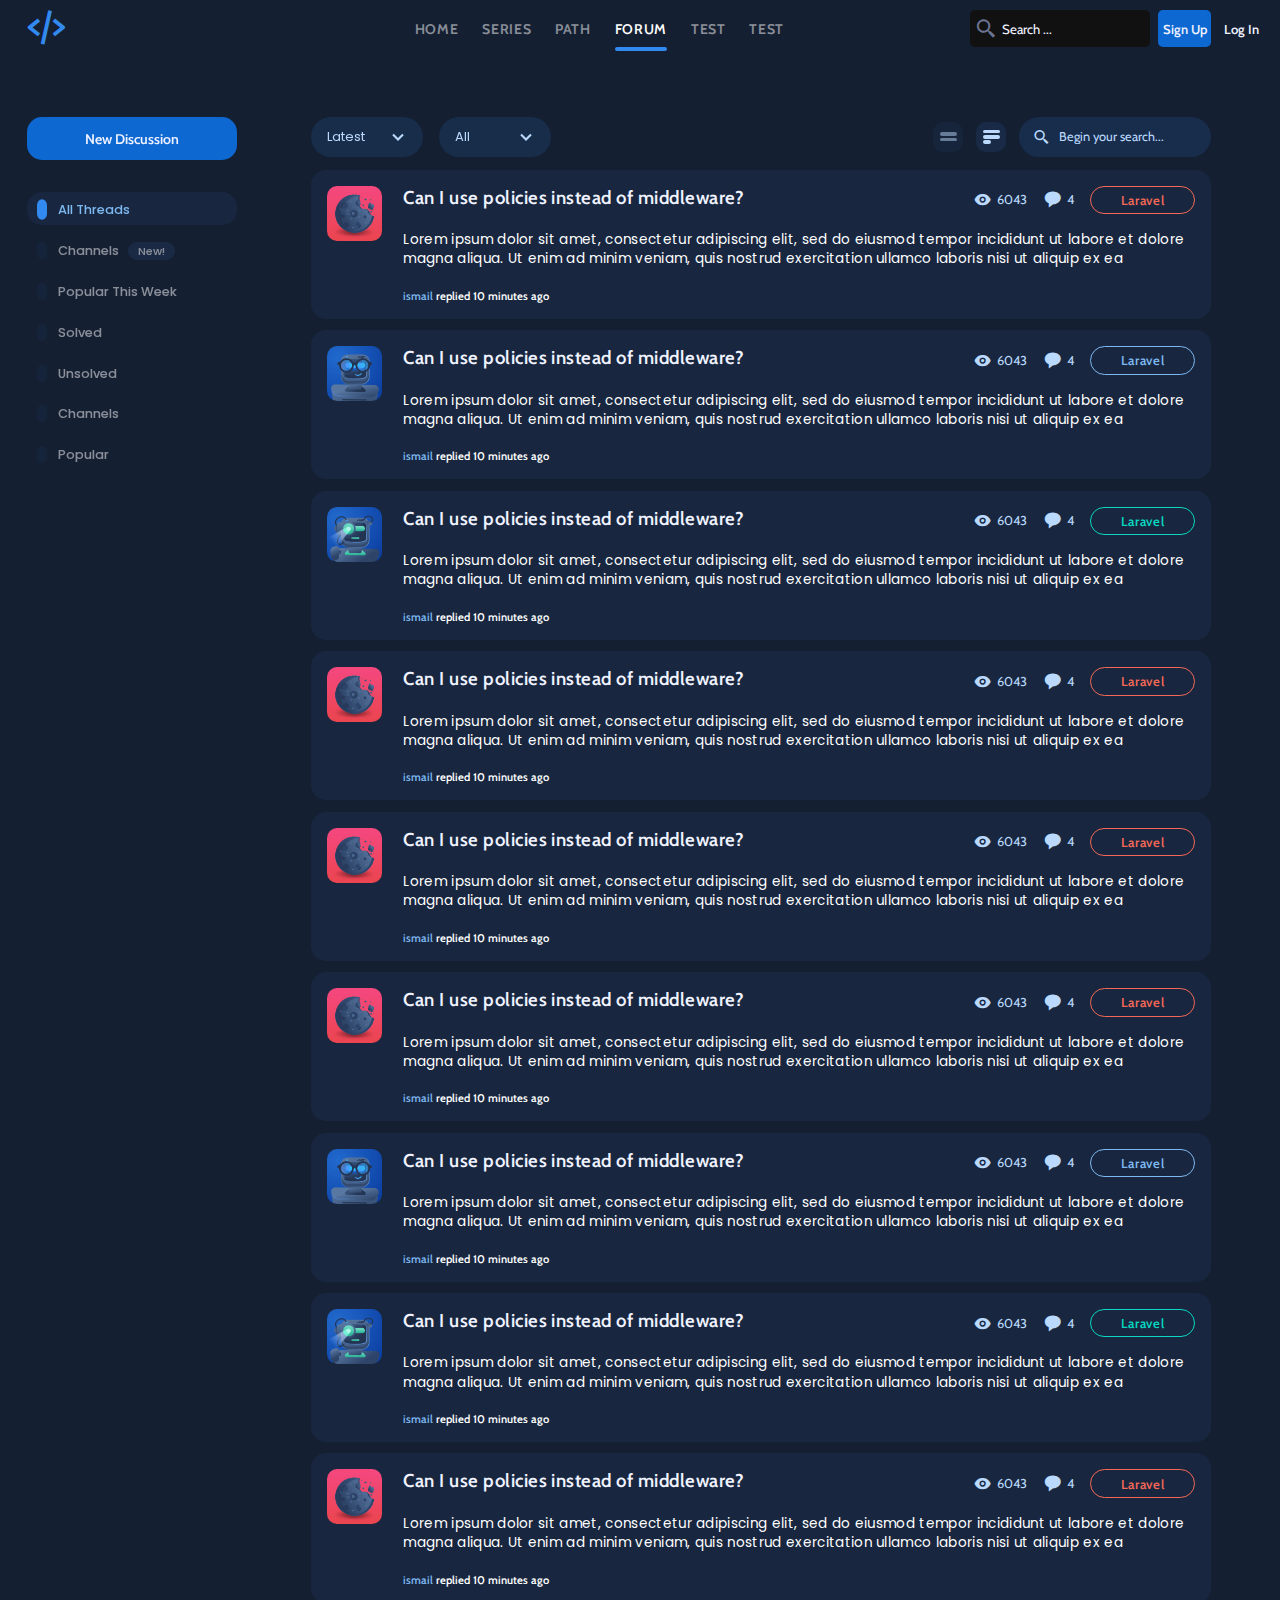
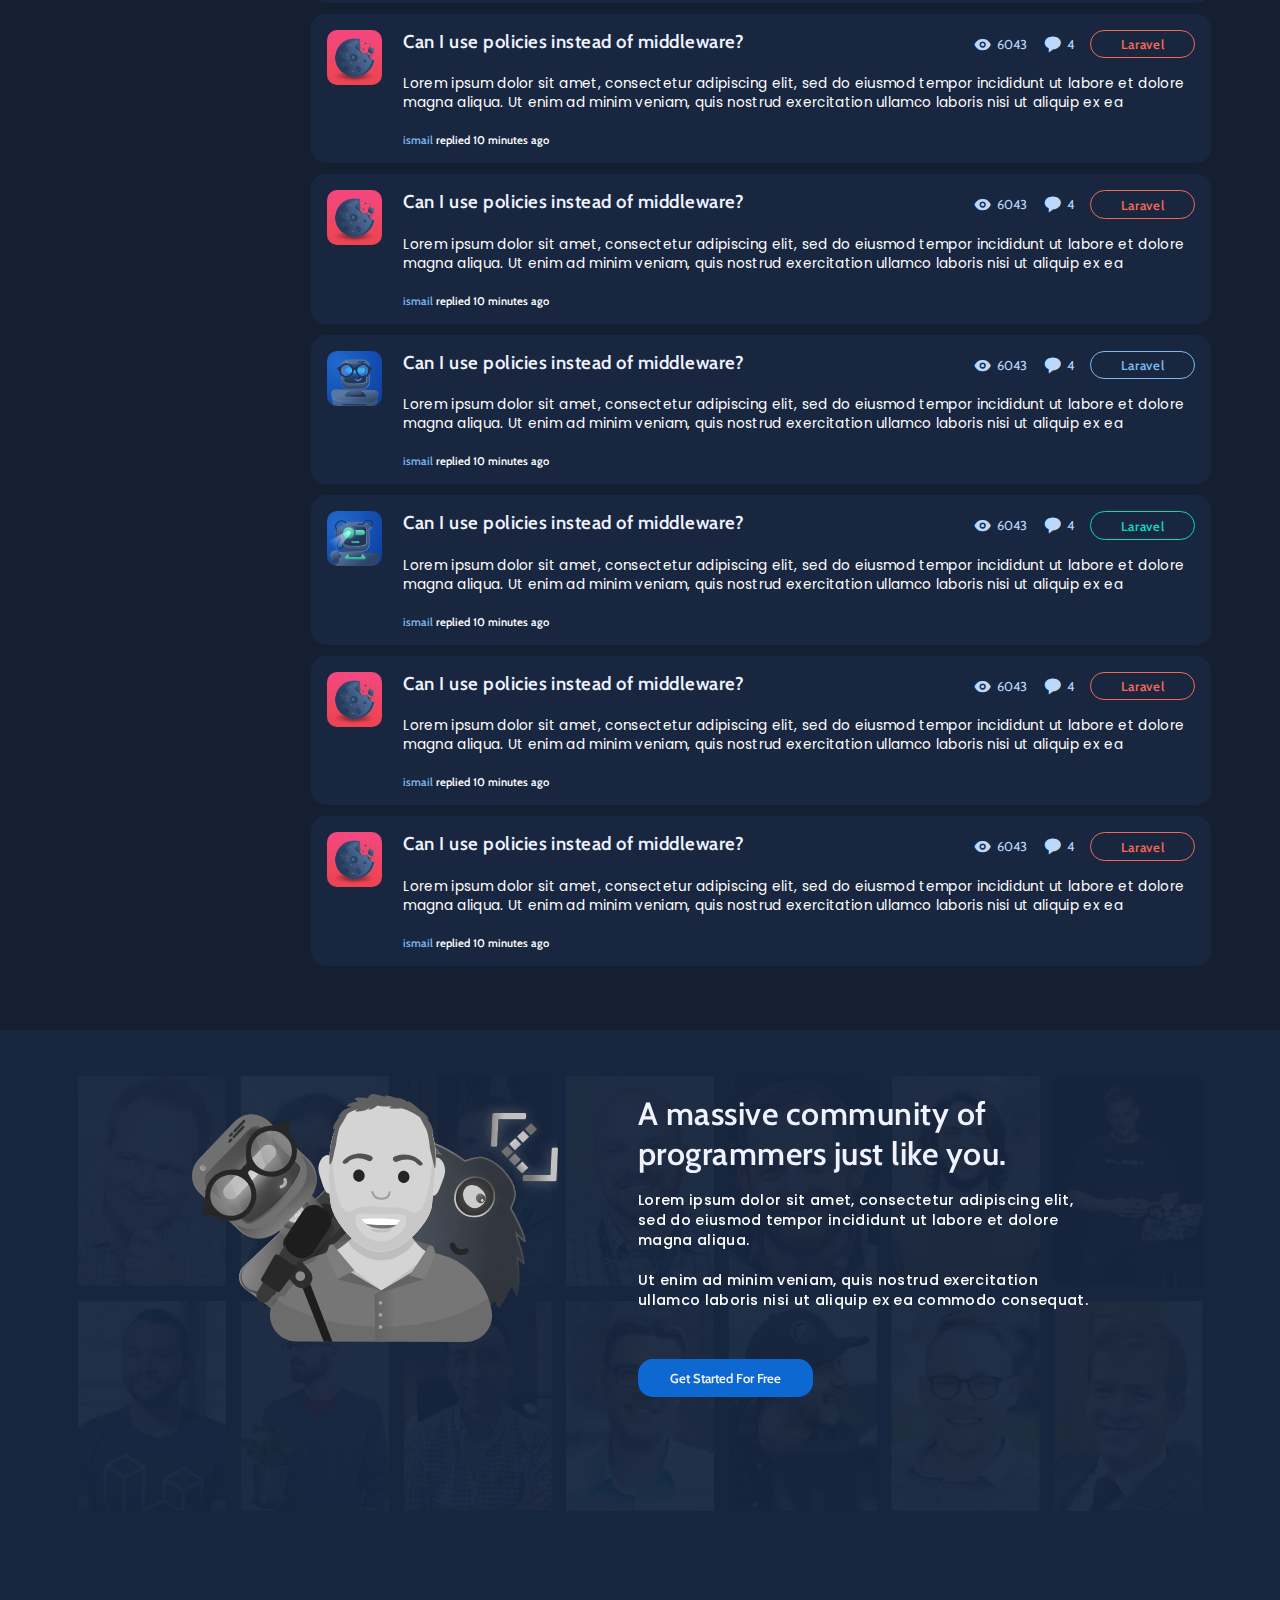
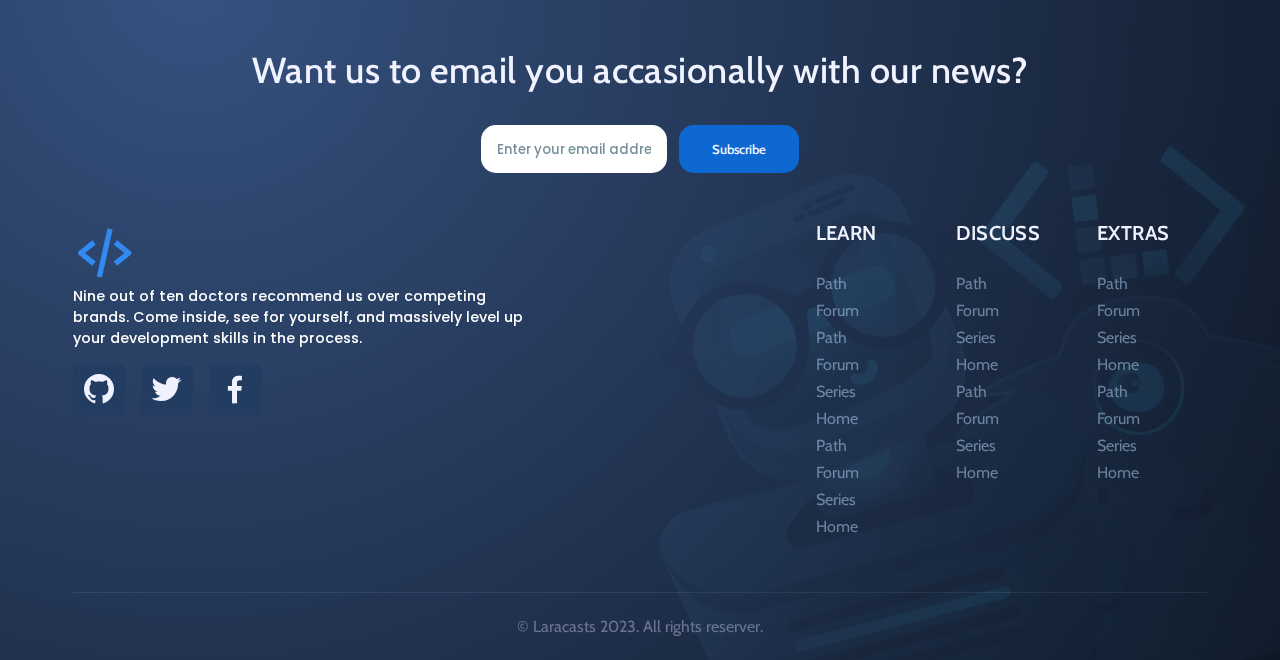
==== forum.html @ ff94b03a "fixing website performance" ====
<!DOCTYPE html>
<html lang="en">
    <head>
        <meta charset="UTF-8">
        <meta name="viewport" content="width=device-width, initial-scale=1.0">

        <!--=============== FAVICON ===============-->
        <!-- <link rel="shortcut icon" href="" type="image/x-icon"> -->

        <!--=============== BOXICONS ===============-->
        <link href='https://unpkg.com/boxicons@2.1.4/css/boxicons.min.css' rel='stylesheet'>

        <!--=============== CSS ===============-->
        <link rel="stylesheet" href="assets/css/styles.css">
        <link rel="stylesheet" href="assets/css/forum.css">

        <title>Laracasts clone</title>

        <!--==============META DESC =====================-->
        <meta name="description" content="Free Web tutorials">
        <meta name="keywords" content="HTML, CSS, JavaScript">
        <meta name="author" content="John Doe">
    </head>
    <body>
        <!--==================== HEADER ====================-->
        <header class="header" id="header">
            <a href="/" aria-label="home page" class="header__logo">
                <i class="bx bx-code-alt"></i>
            </a>
            <nav class="nav">
                <ul class="nav__link-list" id="nav__link-list">
                    <li class="nav__link-item">
                        <a href="/">HOME</a>
                    </li>

                    <li class="nav__link-item ">
                        <a href="series.html">SERIES</a>
                    </li>
                    <li class="nav__link-item">
                        <a href="path.html">PATH</a>
                    </li>
                    <li class="nav__link-item active">
                        <a href="forum.html">FORUM</a>
                    </li>
                    <li class="nav__link-item">
                        <a href="#">TEST</a>
                    </li>

                    <li class="nav__link-item">
                        <a href="#">TEST</a>
                    </li>
                </ul>
                <div class="nav__search">
                    <i class="bx bx-search-alt-2"></i>
                    <input class="nav__search-input" aria-label="Search input"  placeholder="Search ...">
                </div>

                <a href="#" class="nav__button button primary-button">Sign Up</a>
                <a href="#" class="nav__button button secondary-button">Log In</a>
                <div class="nav__hamburger"
                     role="button"
                     aria-label="show navbar links"
                     tabindex="0"
                     onclick="navLinkList('show')"
                     >
                     <span></span>
                     <span></span>
                     <span></span>
                </div>
                <button class="nav__hamburger-close"
                        id="nav__hamburger-close"
                        onclick="navLinkList('hide')"
                        >
                        <i class='bx bx-x'></i>
                </button>
            </nav>
        </header>

        <!--==================== MAIN ====================-->
        <main class="main">

            <aside class="sidebar">
                <div class="sidebar__container container">
                    <div class="sidebar-discussion">
                        <a href="#" class="discussion-button button primary-button">New Discussion</a>
                    </div>
                    <ul class="sidebar-nav">
                        <li class="sidebar-nav-item active-item">
                            <a class="sidebar-nav-link" href="#">
                                All Threads
                            </a>
                        </li>

                        <li class="sidebar-nav-item">
                            <a class="sidebar-nav-link" href="#">
                                Channels <span class="new">New!</span>
                            </a>
                        </li>

                        <li class="sidebar-nav-item">
                            <a class="sidebar-nav-link" href="#">
                                Popular This Week
                            </a>
                        </li>

                        <li class="sidebar-nav-item">
                            <a class="sidebar-nav-link" href="#">
                                Solved
                            </a>
                        </li>

                        <li class="sidebar-nav-item">
                            <a class="sidebar-nav-link" href="#">
                                Unsolved
                            </a>
                        </li>
                        <li class="sidebar-nav-item">
                            <a class="sidebar-nav-link" href="#">
                                Channels
                            </a>
                        </li>

                        <li class="sidebar-nav-item">
                            <a class="sidebar-nav-link" href="#">
                                Popular
                            </a>
                        </li>

                    </ul>
                </div>
            </aside>

            <!--==================== POSTS ====================-->
            <section class="posts section" id="posts">
                <div class="posts__container container">
                    <div class="posts__header">

                        <div class="posts__header-line"></div>
                        <div class="posts__categories select-container">

                            <div class="select-wrap">

                                <select name="latest" class="select-list" id="latest" aria-label="latest">
                                    <option value="" class="select-item" disabled selected>Latest</option>
                                    <option value="codeReview" class="select-item">Code</option>
                                    <option value="Design" class="select-item">Designk</option>
                                    <option value="devops" class="select-item">DevOps</option>
                                    <option value="laravel" class="select-item">Laravel</option>
                                    <option value="javascript" class="select-item">JavaScript</option>
                                    <option value="react" class="select-item">React</option>
                                </select>
                                <i class='bx bx-chevron-down select-list-icon'></i>
                            </div>

                            <div class="select-wrap">

                                <select name="latest" class="select-list" id="All" aria-label="latest">
                                    <option value="" class="select-item" disabled selected>All</option>
                                    <option value="codeReview" class="select-item">Code</option>
                                    <option value="Design" class="select-item">Designk</option>
                                    <option value="devops" class="select-item">DevOps</option>
                                    <option value="laravel" class="select-item">Laravel</option>
                                    <option value="javascript" class="select-item">JavaScript</option>
                                    <option value="react" class="select-item">React</option>
                                </select>
                                <i class='bx bx-chevron-down select-list-icon'></i>
                            </div>




                        </div>
                        <div class="posts__search">

                            <div
                                class="show-desc"
                                id="show-desc"

                                role="button"
                                tabindex="0"
                                aria-label="hide desc"
                                onclick="toggleDesc('hide')"
                                >

                                <span></span>
                                <span></span>
                            </div>
                            <button
                                class="hide-desc"
                                id="hide-desc"
                                role="button"
                                tabindex="0"
                                aria-label="show desc"
                                onclick="toggleDesc('show')"
                                >
                                <span></span>
                                <span></span>

                                <span></span>
                            </button>
                            <div class=" search-container">
                                <i class="bx bx-search-alt-2"></i>
                                <input class="search-input" aria-label="Search input" placeholder="Begin your search...">
                            </div>
                        </div>
                    </div>

                    <div class="posts__content">
                        <div class="post-card">
                            <div class="card-img">
                                <img alt="" src="assets/img/default-avatar-29.webp">
                                <div class="card-instructor">
                                    <h2 class="name">SADOUKI</h2>
                                    <div class="comments">
                                        <i class='bx bxs-message-rounded'></i>
                                        <span class="comments-number">4</span>
                                    </div>
                                </div>
                            </div>
                            <div class="card-content">
                                <div class="card-header">
                                    <a href="#" class="title card-title">
                                        Can I use policies instead of middleware?
                                    </a>
                                    <div class="card-details">
                                        <div class="views">
                                            <i class='bx bxs-show'></i>
                                            <span class="views-number">6043</span>
                                        </div>
                                        <div class="comments">

                                            <i class='bx bxs-message-rounded'></i>
                                            <span class="comments-number">4</span>
                                        </div>

                                        <a href="topic.html" class="button category-button red-button">
                                            Laravel
                                        </a>
                                    </div>
                                </div>
                                <p class="sub-title card-sub-title toggle-card-desc">
                                    Lorem ipsum dolor sit amet, consectetur adipiscing elit, sed do eiusmod tempor incididunt ut labore et dolore magna aliqua. Ut enim ad minim veniam, quis nostrud exercitation ullamco laboris nisi ut aliquip ex ea commodo consequat.
                                </p>
                                <div class="card-replied">
                                    <a href="serie.html" class="blue">ismail</a> replied 10 minutes ago
                                </div>
                            </div>
                        </div>

                        <div class="post-card">
                            <div class="card-img">
                                <img alt="" src="assets/img/default-avatar-10.webp">
                                <div class="card-instructor">
                                    <h2 class="name">SADOUKI</h2>
                                    <div class="comments">
                                        <i class='bx bxs-message-rounded'></i>
                                        <span class="comments-number">4</span>
                                    </div>
                                </div>
                            </div>
                            <div class="card-content">
                                <div class="card-header">
                                    <a href="#" class="title card-title">
                                        Can I use policies instead of middleware?
                                    </a>
                                    <div class="card-details">
                                        <div class="views">
                                            <i class='bx bxs-show'></i>
                                            <span class="views-number">6043</span>
                                        </div>
                                        <div class="comments">

                                            <i class='bx bxs-message-rounded'></i>
                                            <span class="comments-number">4</span>
                                        </div>

                                        <a href="topic.html" class="button category-button blue-button">
                                            Laravel
                                        </a>
                                    </div>
                                </div>
                                <p class="sub-title card-sub-title toggle-card-desc">
                                    Lorem ipsum dolor sit amet, consectetur adipiscing elit, sed do eiusmod tempor incididunt ut labore et dolore magna aliqua. Ut enim ad minim veniam, quis nostrud exercitation ullamco laboris nisi ut aliquip ex ea commodo consequat.
                                </p>
                                <div class="card-replied">
                                    <a href="serie.html" class="blue">ismail</a> replied 10 minutes ago
                                </div>
                            </div>
                        </div>

                        <div class="post-card">
                            <div class="card-img">
                                <img alt="" src="assets/img/default-avatar-11.webp">
                                <div class="card-instructor">
                                    <h2 class="name">SADOUKI</h2>
                                    <div class="comments">
                                        <i class='bx bxs-message-rounded'></i>
                                        <span class="comments-number">4</span>
                                    </div>
                                </div>
                            </div>
                            <div class="card-content">
                                <div class="card-header">
                                    <a href="#" class="title card-title">
                                        Can I use policies instead of middleware?
                                    </a>
                                    <div class="card-details">
                                        <div class="views">
                                            <i class='bx bxs-show'></i>
                                            <span class="views-number">6043</span>
                                        </div>
                                        <div class="comments">

                                            <i class='bx bxs-message-rounded'></i>
                                            <span class="comments-number">4</span>
                                        </div>

                                        <a href="topic.html" class="button category-button green-button">
                                            Laravel
                                        </a>
                                    </div>
                                </div>
                                <p class="sub-title card-sub-title toggle-card-desc">
                                    Lorem ipsum dolor sit amet, consectetur adipiscing elit, sed do eiusmod tempor incididunt ut labore et dolore magna aliqua. Ut enim ad minim veniam, quis nostrud exercitation ullamco laboris nisi ut aliquip ex ea commodo consequat.
                                </p>
                                <div class="card-replied">
                                    <a href="serie.html" class="blue">ismail</a> replied 10 minutes ago
                                </div>
                            </div>
                        </div>

                        <div class="post-card">
                            <div class="card-img">
                                <img alt="" src="assets/img/default-avatar-29.webp">
                                <div class="card-instructor">
                                    <h2 class="name">SADOUKI</h2>
                                    <div class="comments">
                                        <i class='bx bxs-message-rounded'></i>
                                        <span class="comments-number">4</span>
                                    </div>
                                </div>
                            </div>
                            <div class="card-content">
                                <div class="card-header">
                                    <a href="#" class="title card-title">
                                        Can I use policies instead of middleware?
                                    </a>
                                    <div class="card-details">
                                        <div class="views">
                                            <i class='bx bxs-show'></i>
                                            <span class="views-number">6043</span>
                                        </div>
                                        <div class="comments">

                                            <i class='bx bxs-message-rounded'></i>
                                            <span class="comments-number">4</span>
                                        </div>

                                        <a href="topic.html" class="button category-button red-button">
                                            Laravel
                                        </a>
                                    </div>
                                </div>
                                <p class="sub-title card-sub-title toggle-card-desc">
                                    Lorem ipsum dolor sit amet, consectetur adipiscing elit, sed do eiusmod tempor incididunt ut labore et dolore magna aliqua. Ut enim ad minim veniam, quis nostrud exercitation ullamco laboris nisi ut aliquip ex ea commodo consequat.
                                </p>
                                <div class="card-replied">
                                    <a href="serie.html" class="blue">ismail</a> replied 10 minutes ago
                                </div>
                            </div>
                        </div>

                        <div class="post-card">
                            <div class="card-img">
                                <img alt="" src="assets/img/default-avatar-29.webp">
                                <div class="card-instructor">
                                    <h2 class="name">SADOUKI</h2>
                                    <div class="comments">
                                        <i class='bx bxs-message-rounded'></i>
                                        <span class="comments-number">4</span>
                                    </div>
                                </div>
                            </div>
                            <div class="card-content">
                                <div class="card-header">
                                    <a href="#" class="title card-title">
                                        Can I use policies instead of middleware?
                                    </a>
                                    <div class="card-details">
                                        <div class="views">
                                            <i class='bx bxs-show'></i>
                                            <span class="views-number">6043</span>
                                        </div>
                                        <div class="comments">

                                            <i class='bx bxs-message-rounded'></i>
                                            <span class="comments-number">4</span>
                                        </div>

                                        <a href="topic.html" class="button category-button red-button">
                                            Laravel
                                        </a>
                                    </div>
                                </div>
                                <p class="sub-title card-sub-title toggle-card-desc">
                                    Lorem ipsum dolor sit amet, consectetur adipiscing elit, sed do eiusmod tempor incididunt ut labore et dolore magna aliqua. Ut enim ad minim veniam, quis nostrud exercitation ullamco laboris nisi ut aliquip ex ea commodo consequat.
                                </p>
                                <div class="card-replied">
                                    <a href="serie.html" class="blue">ismail</a> replied 10 minutes ago
                                </div>
                            </div>
                        </div>


                <!-- ========================= copies==============-->

                        <div class="post-card">
                            <div class="card-img">
                                <img alt="" src="assets/img/default-avatar-29.webp">
                                <div class="card-instructor">
                                    <h2 class="name">SADOUKI</h2>
                                    <div class="comments">
                                        <i class='bx bxs-message-rounded'></i>
                                        <span class="comments-number">4</span>
                                    </div>
                                </div>
                            </div>
                            <div class="card-content">
                                <div class="card-header">
                                    <a href="#" class="title card-title">
                                        Can I use policies instead of middleware?
                                    </a>
                                    <div class="card-details">
                                        <div class="views">
                                            <i class='bx bxs-show'></i>
                                            <span class="views-number">6043</span>
                                        </div>
                                        <div class="comments">

                                            <i class='bx bxs-message-rounded'></i>
                                            <span class="comments-number">4</span>
                                        </div>

                                        <a href="topic.html" class="button category-button red-button">
                                            Laravel
                                        </a>
                                    </div>
                                </div>
                                <p class="sub-title card-sub-title toggle-card-desc">
                                    Lorem ipsum dolor sit amet, consectetur adipiscing elit, sed do eiusmod tempor incididunt ut labore et dolore magna aliqua. Ut enim ad minim veniam, quis nostrud exercitation ullamco laboris nisi ut aliquip ex ea commodo consequat.
                                </p>
                                <div class="card-replied">
                                    <a href="serie.html" class="blue">ismail</a> replied 10 minutes ago
                                </div>
                            </div>
                        </div>

                        <div class="post-card">
                            <div class="card-img">
                                <img alt="" src="assets/img/default-avatar-10.webp">
                                <div class="card-instructor">
                                    <h2 class="name">SADOUKI</h2>
                                    <div class="comments">
                                        <i class='bx bxs-message-rounded'></i>
                                        <span class="comments-number">4</span>
                                    </div>
                                </div>
                            </div>
                            <div class="card-content">
                                <div class="card-header">
                                    <a href="#" class="title card-title">
                                        Can I use policies instead of middleware?
                                    </a>
                                    <div class="card-details">
                                        <div class="views">
                                            <i class='bx bxs-show'></i>
                                            <span class="views-number">6043</span>
                                        </div>
                                        <div class="comments">

                                            <i class='bx bxs-message-rounded'></i>
                                            <span class="comments-number">4</span>
                                        </div>

                                        <a href="topic.html" class="button category-button blue-button">
                                            Laravel
                                        </a>
                                    </div>
                                </div>
                                <p class="sub-title card-sub-title toggle-card-desc">
                                    Lorem ipsum dolor sit amet, consectetur adipiscing elit, sed do eiusmod tempor incididunt ut labore et dolore magna aliqua. Ut enim ad minim veniam, quis nostrud exercitation ullamco laboris nisi ut aliquip ex ea commodo consequat.
                                </p>
                                <div class="card-replied">
                                    <a href="serie.html" class="blue">ismail</a> replied 10 minutes ago
                                </div>
                            </div>
                        </div>

                        <div class="post-card">
                            <div class="card-img">
                                <img alt="" src="assets/img/default-avatar-11.webp">
                                <div class="card-instructor">
                                    <h2 class="name">SADOUKI</h2>
                                    <div class="comments">
                                        <i class='bx bxs-message-rounded'></i>
                                        <span class="comments-number">4</span>
                                    </div>
                                </div>
                            </div>
                            <div class="card-content">
                                <div class="card-header">
                                    <a href="#" class="title card-title">
                                        Can I use policies instead of middleware?
                                    </a>
                                    <div class="card-details">
                                        <div class="views">
                                            <i class='bx bxs-show'></i>
                                            <span class="views-number">6043</span>
                                        </div>
                                        <div class="comments">

                                            <i class='bx bxs-message-rounded'></i>
                                            <span class="comments-number">4</span>
                                        </div>

                                        <a href="topic.html" class="button category-button green-button">
                                            Laravel
                                        </a>
                                    </div>
                                </div>
                                <p class="sub-title card-sub-title toggle-card-desc">
                                    Lorem ipsum dolor sit amet, consectetur adipiscing elit, sed do eiusmod tempor incididunt ut labore et dolore magna aliqua. Ut enim ad minim veniam, quis nostrud exercitation ullamco laboris nisi ut aliquip ex ea commodo consequat.
                                </p>
                                <div class="card-replied">
                                    <a href="serie.html" class="blue">ismail</a> replied 10 minutes ago
                                </div>
                            </div>
                        </div>

                        <div class="post-card">
                            <div class="card-img">
                                <img alt="" src="assets/img/default-avatar-29.webp">
                                <div class="card-instructor">
                                    <h2 class="name">SADOUKI</h2>
                                    <div class="comments">
                                        <i class='bx bxs-message-rounded'></i>
                                        <span class="comments-number">4</span>
                                    </div>
                                </div>
                            </div>
                            <div class="card-content">
                                <div class="card-header">
                                    <a href="#" class="title card-title">
                                        Can I use policies instead of middleware?
                                    </a>
                                    <div class="card-details">
                                        <div class="views">
                                            <i class='bx bxs-show'></i>
                                            <span class="views-number">6043</span>
                                        </div>
                                        <div class="comments">

                                            <i class='bx bxs-message-rounded'></i>
                                            <span class="comments-number">4</span>
                                        </div>

                                        <a href="topic.html" class="button category-button red-button">
                                            Laravel
                                        </a>
                                    </div>
                                </div>
                                <p class="sub-title card-sub-title toggle-card-desc">
                                    Lorem ipsum dolor sit amet, consectetur adipiscing elit, sed do eiusmod tempor incididunt ut labore et dolore magna aliqua. Ut enim ad minim veniam, quis nostrud exercitation ullamco laboris nisi ut aliquip ex ea commodo consequat.
                                </p>
                                <div class="card-replied">
                                    <a href="serie.html" class="blue">ismail</a> replied 10 minutes ago
                                </div>
                            </div>
                        </div>

                        <div class="post-card">
                            <div class="card-img">
                                <img alt="" src="assets/img/default-avatar-29.webp">
                                <div class="card-instructor">
                                    <h2 class="name">SADOUKI</h2>
                                    <div class="comments">
                                        <i class='bx bxs-message-rounded'></i>
                                        <span class="comments-number">4</span>
                                    </div>
                                </div>
                            </div>
                            <div class="card-content">
                                <div class="card-header">
                                    <a href="#" class="title card-title">
                                        Can I use policies instead of middleware?
                                    </a>
                                    <div class="card-details">
                                        <div class="views">
                                            <i class='bx bxs-show'></i>
                                            <span class="views-number">6043</span>
                                        </div>
                                        <div class="comments">

                                            <i class='bx bxs-message-rounded'></i>
                                            <span class="comments-number">4</span>
                                        </div>

                                        <a href="topic.html" class="button category-button red-button">
                                            Laravel
                                        </a>
                                    </div>
                                </div>
                                <p class="sub-title card-sub-title toggle-card-desc">
                                    Lorem ipsum dolor sit amet, consectetur adipiscing elit, sed do eiusmod tempor incididunt ut labore et dolore magna aliqua. Ut enim ad minim veniam, quis nostrud exercitation ullamco laboris nisi ut aliquip ex ea commodo consequat.
                                </p>
                                <div class="card-replied">
                                    <a href="serie.html" class="blue">ismail</a> replied 10 minutes ago
                                </div>
                            </div>
                        </div>

                        <div class="post-card">
                            <div class="card-img">
                                <img alt="" src="assets/img/default-avatar-29.webp">
                                <div class="card-instructor">
                                    <h2 class="name">SADOUKI</h2>
                                    <div class="comments">
                                        <i class='bx bxs-message-rounded'></i>
                                        <span class="comments-number">4</span>
                                    </div>
                                </div>
                            </div>
                            <div class="card-content">
                                <div class="card-header">
                                    <a href="#" class="title card-title">
                                        Can I use policies instead of middleware?
                                    </a>
                                    <div class="card-details">
                                        <div class="views">
                                            <i class='bx bxs-show'></i>
                                            <span class="views-number">6043</span>
                                        </div>
                                        <div class="comments">

                                            <i class='bx bxs-message-rounded'></i>
                                            <span class="comments-number">4</span>
                                        </div>

                                        <a href="topic.html" class="button category-button red-button">
                                            Laravel
                                        </a>
                                    </div>
                                </div>
                                <p class="sub-title card-sub-title toggle-card-desc">
                                    Lorem ipsum dolor sit amet, consectetur adipiscing elit, sed do eiusmod tempor incididunt ut labore et dolore magna aliqua. Ut enim ad minim veniam, quis nostrud exercitation ullamco laboris nisi ut aliquip ex ea commodo consequat.
                                </p>
                                <div class="card-replied">
                                    <a href="serie.html" class="blue">ismail</a> replied 10 minutes ago
                                </div>
                            </div>
                        </div>

                        <div class="post-card">
                            <div class="card-img">
                                <img alt="" src="assets/img/default-avatar-10.webp">
                                <div class="card-instructor">
                                    <h2 class="name">SADOUKI</h2>
                                    <div class="comments">
                                        <i class='bx bxs-message-rounded'></i>
                                        <span class="comments-number">4</span>
                                    </div>
                                </div>
                            </div>
                            <div class="card-content">
                                <div class="card-header">
                                    <a href="#" class="title card-title">
                                        Can I use policies instead of middleware?
                                    </a>
                                    <div class="card-details">
                                        <div class="views">
                                            <i class='bx bxs-show'></i>
                                            <span class="views-number">6043</span>
                                        </div>
                                        <div class="comments">

                                            <i class='bx bxs-message-rounded'></i>
                                            <span class="comments-number">4</span>
                                        </div>

                                        <a href="topic.html" class="button category-button blue-button">
                                            Laravel
                                        </a>
                                    </div>
                                </div>
                                <p class="sub-title card-sub-title toggle-card-desc">
                                    Lorem ipsum dolor sit amet, consectetur adipiscing elit, sed do eiusmod tempor incididunt ut labore et dolore magna aliqua. Ut enim ad minim veniam, quis nostrud exercitation ullamco laboris nisi ut aliquip ex ea commodo consequat.
                                </p>
                                <div class="card-replied">
                                    <a href="serie.html" class="blue">ismail</a> replied 10 minutes ago
                                </div>
                            </div>
                        </div>

                        <div class="post-card">
                            <div class="card-img">
                                <img alt="" src="assets/img/default-avatar-11.webp">
                                <div class="card-instructor">
                                    <h2 class="name">SADOUKI</h2>
                                    <div class="comments">
                                        <i class='bx bxs-message-rounded'></i>
                                        <span class="comments-number">4</span>
                                    </div>
                                </div>
                            </div>
                            <div class="card-content">
                                <div class="card-header">
                                    <a href="#" class="title card-title">
                                        Can I use policies instead of middleware?
                                    </a>
                                    <div class="card-details">
                                        <div class="views">
                                            <i class='bx bxs-show'></i>
                                            <span class="views-number">6043</span>
                                        </div>
                                        <div class="comments">

                                            <i class='bx bxs-message-rounded'></i>
                                            <span class="comments-number">4</span>
                                        </div>

                                        <a href="topic.html" class="button category-button green-button">
                                            Laravel
                                        </a>
                                    </div>
                                </div>
                                <p class="sub-title card-sub-title toggle-card-desc">
                                    Lorem ipsum dolor sit amet, consectetur adipiscing elit, sed do eiusmod tempor incididunt ut labore et dolore magna aliqua. Ut enim ad minim veniam, quis nostrud exercitation ullamco laboris nisi ut aliquip ex ea commodo consequat.
                                </p>
                                <div class="card-replied">
                                    <a href="serie.html" class="blue">ismail</a> replied 10 minutes ago
                                </div>
                            </div>
                        </div>

                        <div class="post-card">
                            <div class="card-img">
                                <img alt="" src="assets/img/default-avatar-29.webp">
                                <div class="card-instructor">
                                    <h2 class="name">SADOUKI</h2>
                                    <div class="comments">
                                        <i class='bx bxs-message-rounded'></i>
                                        <span class="comments-number">4</span>
                                    </div>
                                </div>
                            </div>
                            <div class="card-content">
                                <div class="card-header">
                                    <a href="#" class="title card-title">
                                        Can I use policies instead of middleware?
                                    </a>
                                    <div class="card-details">
                                        <div class="views">
                                            <i class='bx bxs-show'></i>
                                            <span class="views-number">6043</span>
                                        </div>
                                        <div class="comments">

                                            <i class='bx bxs-message-rounded'></i>
                                            <span class="comments-number">4</span>
                                        </div>

                                        <a href="topic.html" class="button category-button red-button">
                                            Laravel
                                        </a>
                                    </div>
                                </div>
                                <p class="sub-title card-sub-title toggle-card-desc">
                                    Lorem ipsum dolor sit amet, consectetur adipiscing elit, sed do eiusmod tempor incididunt ut labore et dolore magna aliqua. Ut enim ad minim veniam, quis nostrud exercitation ullamco laboris nisi ut aliquip ex ea commodo consequat.
                                </p>
                                <div class="card-replied">
                                    <a href="serie.html" class="blue">ismail</a> replied 10 minutes ago
                                </div>
                            </div>
                        </div>

                        <div class="post-card">
                            <div class="card-img">
                                <img alt="" src="assets/img/default-avatar-29.webp">
                                <div class="card-instructor">
                                    <h2 class="name">SADOUKI</h2>
                                    <div class="comments">
                                        <i class='bx bxs-message-rounded'></i>
                                        <span class="comments-number">4</span>
                                    </div>
                                </div>
                            </div>
                            <div class="card-content">
                                <div class="card-header">
                                    <a href="#" class="title card-title">
                                        Can I use policies instead of middleware?
                                    </a>
                                    <div class="card-details">
                                        <div class="views">
                                            <i class='bx bxs-show'></i>
                                            <span class="views-number">6043</span>
                                        </div>
                                        <div class="comments">

                                            <i class='bx bxs-message-rounded'></i>
                                            <span class="comments-number">4</span>
                                        </div>

                                        <a href="topic.html" class="button category-button red-button">
                                            Laravel
                                        </a>
                                    </div>
                                </div>
                                <p class="sub-title card-sub-title toggle-card-desc">
                                    Lorem ipsum dolor sit amet, consectetur adipiscing elit, sed do eiusmod tempor incididunt ut labore et dolore magna aliqua. Ut enim ad minim veniam, quis nostrud exercitation ullamco laboris nisi ut aliquip ex ea commodo consequat.
                                </p>
                                <div class="card-replied">
                                    <a href="serie.html" class="blue">ismail</a> replied 10 minutes ago
                                </div>
                            </div>
                        </div>




















                    </div>












                </div>
            </section>






            <aside class="sidebar sidebar-right">
                <div class="sidebar__container container">


                    <div class="sidebar__card blue-card-bg">
                        <div class="card-img">
                            <img alt="" src="assets/img/laravel-security-through-examples.svg">
                        </div>

                        <div class="card-content">
                            <a href="series.html" class="title card-title">
                                What's New in Laravel 10
                            </a>
                            <p class="sub-title card-desc">
                                It's a new year, and that means we also get a new major release ...
                            </p>
                            <div class="card-buttons">
                                <a href="series.html" class="button card-button">
                                    We Recommends This Series
                                </a>
                            </div>
                        </div>
                    </div>

                    <div class="sidebar__card">
                        <div class="card-img">
                            <img alt="" src="assets/img/whats-new-in-laravel-10.svg">
                        </div>

                        <div class="card-content">
                            <a href="series.html" class="title card-title">
                                What's New in Laravel 10
                            </a>
                            <p class="sub-title card-desc">
                                It's a new year, and that means we also get a new major release ...
                            </p>
                            <div class="card-buttons">
                                <a href="series.html" class="button card-button">
                                    We Recommends This Series
                                </a>
                            </div>
                        </div>
                    </div>


                        <div class="sidebar__header-line"></div>

                </div>
            </aside>




















        </main>

            <!-- ==================== AD  =======================-->

            <section class="ad section" id="posts">
                <div class="ad__container container">
                    <img alt="" class="ad-bg-img" src="assets/img/signup-banner-teacher-bg@2x.webp">

                    <div class="ad__img">
                        <img alt="" src="assets/img/signup-banner-main-illustration.svg">
                    </div>
                    <div class="ad__content">
                        <h3 class="ad-title title">
                            A massive community of programmers just like you.
                        </h3>
                        <p class="ad-desc sub-title">
                            Lorem ipsum dolor sit amet, consectetur adipiscing elit, sed do eiusmod tempor incididunt ut labore et dolore magna aliqua.
                                    </br></br>
                            Ut enim ad minim veniam, quis nostrud exercitation ullamco laboris nisi ut aliquip ex ea commodo consequat.
                        </p>
                        <a href="/" class="ad-button button primary-button">
                            Get Started For Free
                        </a>
                    </div>
            </section>

        <!--==================== FOOTER ====================-->
        <footer class="footer section">
            <div class="footer__container container">
                <div class="footer-bg-img">
                    <img alt="" src="assets/img/laracasts-gang.png">
                </div>

                <div class="newspaper">
                    <h2 class="newspaper-title title">
                        Want us to email you accasionally with our news?
                    </h2>
                    <form class="newspaper-form">
                        <input class="newspaper-input" placeholder="Enter your email address" aria-label="Your email" type="email">
                        <button class="button primary-button newspaper-button">
                            Subscribe
                        </button>
                    </form>
                </div>

                <div class="footer-content">

                    <div class="about-us">
                        <a aria-label="home page" href="/" class="about-us-logo">
                            <i class="bx bx-code-alt"></i>
                        </a>
                        <p class="about-us-desc">
                            Nine out of ten doctors recommend us over competing brands. Come inside, see for yourself, and massively level up your development skills in the process.
                        </p>
                        <div class="social-link">
                            <a class="" href="github.com" target="_blank" aria-label="github">
                                <i class='bx bxl-github'></i>
                            </a>

                            <a class="" href="twitter.com" target="_blank" aria-label="twitter">
                                <i class='bx bxl-twitter'></i>
                            </a>
                            <a class="" href="facebook.com" target="_blank" aria-label="facebook">
                                <i class='bx bxl-facebook'></i>
                            </a>
                        </div>
                    </div>
                    <div class="footer-learn">
                        <h3 class="title">
                            LEARN
                        </h3>
                        <ul class="footer-list">

                            <li class="footer-item">
                                <a href="path.html">
                                    Path
                                </a>
                            </li>

                            <li class="footer-item">
                                <a href="forum.html">
                                    Forum
                                </a>
                            </li>
                            <li class="footer-item">
                                <a href="path.html">
                                    Path
                                </a>
                            </li>

                            <li class="footer-item">
                                <a href="forum.html">
                                    Forum
                                </a>
                            </li>
                            <li class="footer-item">
                                <a href="series.html">
                                    Series
                                </a>
                            </li>

                            <li class="footer-item">
                                <a href="/">
                                    Home
                                </a>
                            </li>

                            <li class="footer-item">
                                <a href="path.html">
                                    Path
                                </a>
                            </li>

                            <li class="footer-item">
                                <a href="forum.html">
                                    Forum
                                </a>
                            </li>
                            <li class="footer-item">
                                <a href="series.html">
                                    Series
                                </a>
                            </li>

                            <li class="footer-item">
                                <a href="/">
                                    Home
                                </a>
                            </li>
                        </ul>
                    </div>

                    <div class="footer-learn">
                        <h3 class="title">
                            DISCUSS
                        </h3>
                        <ul class="footer-list">
                            <li class="footer-item">
                                <a href="path.html">
                                    Path
                                </a>
                            </li>

                            <li class="footer-item">
                                <a href="forum.html">
                                    Forum
                                </a>
                            </li>
                            <li class="footer-item">
                                <a href="series.html">
                                    Series
                                </a>
                            </li>

                            <li class="footer-item">
                                <a href="/">
                                    Home
                                </a>
                            </li>

                            <li class="footer-item">
                                <a href="path.html">
                                    Path
                                </a>
                            </li>

                            <li class="footer-item">
                                <a href="forum.html">
                                    Forum
                                </a>
                            </li>
                            <li class="footer-item">
                                <a href="series.html">
                                    Series
                                </a>
                            </li>

                            <li class="footer-item">
                                <a href="/">
                                    Home
                                </a>
                            </li>
                        </ul>
                    </div>

                    <div class="footer-learn">
                        <h3 class="title">
                            EXTRAS
                        </h3>
                        <ul class="footer-list">
                            <li class="footer-item">
                                <a href="path.html">
                                    Path
                                </a>
                            </li>

                            <li class="footer-item">
                                <a href="forum.html">
                                    Forum
                                </a>
                            </li>
                            <li class="footer-item">
                                <a href="series.html">
                                    Series
                                </a>
                            </li>

                            <li class="footer-item">
                                <a href="/">
                                    Home
                                </a>
                            </li>

                            <li class="footer-item">
                                <a href="path.html">
                                    Path
                                </a>
                            </li>

                            <li class="footer-item">
                                <a href="forum.html">
                                    Forum
                                </a>
                            </li>
                            <li class="footer-item">
                                <a href="series.html">
                                    Series
                                </a>
                            </li>

                            <li class="footer-item">
                                <a href="/">
                                    Home
                                </a>
                            </li>
                        </ul>
                    </div>
                </div>


                <div class="copy-right">
                    &copy; Laracasts 2023. All rights reserver.
                </div>
            </div>
        </footer>



        <script src="assets/js/main.js"></script>
        <script src="assets/js/forum.js"></script>

    </body>
</html>
---- assets/css/styles.css ----
/*=============== GOOGLE FONTS ===============*/
@import url('https://fonts.googleapis.com/css2?family=Cabin:wght@400;500;600&family=Poppins:wght@300;400;500;600&display=swap');


/*=============== VARIABLES CSS ===============*/
:root {
  --header-height: 3rem;

  /*========== Colors ==========*/
  /*Color mode HSL(hue, saturation, lightness)*/
  --first-color: #328af1;
  --first-color-alt: hsl(228, 66%, 47%);
  --first-color-light: hsl(228, 62%, 59%);
  --first-color-lighten: hsl(228, 100%, 97%);
  --second-color: #7EB8F1;
  --title-color: hsl(228, 57%, 28%);
  --text-color: hsl(228, 15%, 50%);
  --text-color-light: hsl(228, 12%, 75%);
  --border-color: hsl(228, 99%, 98%);
  --body-color: #151f32;
  --container-color: #fff;

  /*========== Font and typography ==========*/
  /*.5rem = 8px | 1rem = 16px ...*/
  --body-font: 'Cabin', sans-serif;
  --secondary-font: Poppins, sans-serif;
  --biggest-font-size: 2.25rem;
  --h1-font-size: 1.5rem;
  --h2-font-size: 1.25rem;
  --h3-font-size: 1rem;
  --normal-font-size: .938rem;
  --small-font-size: .813rem;
  --smaller-font-size: .75rem;

  /*========== Font weight ==========*/
  --font-medium: 500;
  --font-semi-bold: 600;

  /*========== z index ==========*/
  --z-tooltip: 10;
  --z-fixed: 100;
}

/* Responsive typography */
@media screen and (min-width: 1024px) {
  :root {
    --biggest-font-size: 4rem;
    --h1-font-size: 2.25rem;
    --h2-font-size: 1.5rem;
    --h3-font-size: 1.25rem;
    --normal-font-size: 1rem;
    --small-font-size: .875rem;
    --smaller-font-size: .813rem;
  }
}

/*=============== BASE ===============*/
* {
  box-sizing: border-box;
  padding: 0;
  margin: 0;
}

html {
  scroll-behavior: smooth;
}

body {
  font-family: var(--body-font);
  font-size: var(--normal-font-size);
  background-color: var(--body-color);
  color: var(--text-color);
  transition: .3s; /* For animation dark mode */
  overflow-x: hidden;
}

h1, h2, h3 {
  color: var(--title-color);
  font-weight: var(--font-semi-bold);
}
p {
  font-family: var(--secondary-font)
}

ul {
  list-style: none;
}

a {
  text-decoration: none;
}

img {
  width: 100%;
  max-width: 100%;
  height: auto;
}

input,
button {
  font-family: var(--body-font);
  outline: none;
  border: none;
}

/*=============== THEME ===============*/


/*========== Variables Dark theme ==========*/


/*==========
Color changes in some parts of
the website, in dark theme
==========*/


/*=============== REUSABLE CSS CLASSES ===============*/
.container {
  max-width: 1024px;
  margin-left: 1.5rem;
  margin-right: 1.5rem;
}

.grid {
  display: grid;
}

.sections {
  padding: 3.4rem 0 0;
}

.section__title {
  font-size: var(--h2-font-size);
  margin-bottom: 1rem;
}

.section__title span {
  color: var(--second-color);
}

.section__subtitle {
  display: block;
  font-size: var(--small-font-size);
  color: var(--second-color);
}

.main {
  overflow: hidden; /* For the animations ScrollReveal*/
}

.button {
  font-weight: var(--font-semi-bold);
  border-radius: 5px;
  font-size: var(--smaller-font-size);
  color: var(--first-color-lighten);
  cursor: pointer;
}

.primary-button {

  background-color:#0E68D2;
  /*#328af1*/
}
.primary-button:hover {
  background-image: linear-gradient(90deg, rgba(50,138,241,1) 47%, rgba(33,200,246,1) 100%);
}
.secondary-button:hover {
  text-decoration: underline;
}


.title {
  color: var(--first-color-lighten);
  text-align: center;
  font-size: 2.3rem;
  letter-spacing: 0.03rem;
  line-height: 1.25;
}
.sub-title {
  color: rgb(186 217 252);
  font-size: 0.9rem;
  text-align: center;
  font-weight: 500;
  letter-spacing: 0.02rem;
  line-height: 1.4;
  margin-top: 1rem;
  font-family: var(--secondary-font);
}

.sub-title span {
  color: rgb(50 138 241)
}


.topic__list::-webkit-scrollbar {
  border-radius: 15px;
  height: .2rem;
}
.topic__list::-webkit-scrollbar-track {

  box-shadow:  0 0 6px rgba(0, 0, 0, 0.3);
}

.topic__list::-webkit-scrollbar-thumb {

  background-color: darkgrey;
  outline: none;
}


/*=============== HEADER & NAV ===============*/
.header {
  display: flex;
  justify-content: center;
  align-items: center;
  gap: 10rem;
  height: var(--header-height);
  padding: 0 .5rem;
  margin: .3rem .5rem;
}
.header__logo {
  margin: 0 .5rem;
}
.header__logo i {
  font-size: 2.8rem;
  color: var(--first-color);
}
.nav {
  display: flex;
  flex-direction: row;
  gap: .5rem;
  width: 100%;
  height: 2.3rem;
  justify-content: end;
}
.nav__link-list {
  display: flex;
  justify-content: center;
  align-items: center;
  flex-flow: row nowrap;
  gap: 1.5rem;
  font-size: var(--small-font-size);
  font-weight: var(--font-semi-bold);
  letter-spacing: .04rem;
  margin: 0 auto;
}
.nav__link-item {
  position: relative;
}
.nav__link-item a {
  text-transform: uppercase;
  color: white;
  opacity: .5;
  transition: .4s
}
.nav__link-item.active {
  background-color: transparent !important;
}
.nav__link-item.active a{
  color: white;
  opacity: 1;
}
.nav__link-item::after {
  content: "";
  background-color: var(--first-color);
  width: 100%;
  height: 4px;
  position: absolute;
  left: 0;
  top: 1.7rem;
  border-radius: 10px;
  opacity: 0;
  transition: .4s;
}
.nav__link-item.active::after,
.nav__link-item:hover::after,
.nav__link-item:hover a {
  opacity: 1;
}
.nav__search {
  width: 180px;
  position: relative;
}
.nav__search-input {
  padding: .5rem 0 .5rem 2rem;
  background-color: #111;
  border-radius: 5px;
  width: 100%;
  height: 100%;
  color: var(--first-color-lighten)
}
.nav__search i {
  position: absolute;
  top: 7px;
  left: 5px;
  font-size: 23px;
}
.nav__search-input::placeholder {
  color: var(--first-color-lighten);
}
.nav__button {
  padding: .3rem;
  display: inline-flex;
  align-items: center;
  justify-content: center;
  white-space: nowrap;
  transition: .5s;
}
.nav__hamburger {
  display: none;
  flex-direction: column;
  align-items: end;
  justify-content: center;
  gap: .2rem;
  cursor: pointer;
}
.nav__hamburger span {
  height: 3px;
  background-color: white;
  border-radius: 15px;
}
.nav__hamburger span:nth-child(1) {
  width: 1.5rem;
}

.nav__hamburger span:nth-child(2) {
  width: 1.2rem;
}

.nav__hamburger span:nth-child(3) {
  width: .8rem;
}
.nav__hamburger-close {
  position: fixed;
  z-index: 9999;
  background-color: transparent;
  cursor: pointer;
  display: none;
  transition: 7s;
}

.nav__hamburger-close i {
  color: white;
  font-size: 2rem;
  background-color: #1b3356;
  border-radius: 100%;
}


/* ======== Media query just for the navbar ======== */
@media (max-width: 1000px) {
  .header {
    gap: 2rem;
  }
}
@media (max-width: 877px) {

  .header__logo {
    margin: 0;
  }
  .nav__hamburger { display: flex}

  .nav__link-list {
    position: fixed;
    width: 100%;
    height: 100%;
    background-color: #151f32;
    z-index: 9999;
    top: -53px;
    left: 200vw;
    flex-flow: column;
    gap: 3rem;
    font-size: var(--h1-font-size);
    transition: left .8s;
  }
  .nav__link-item::after {
    top: 2.7rem;
  }
}

@media (max-width: 500px) {
  .header {
    gap: 0;
    margin: .3rem 0;
  }
  .nav__search {
    width: 135px;
  }
}

@media (max-width: 320px) {
  .nav__search {
    display: none;
  }
}
/* Change background header */


/* Active link */
.active {
  background: #0E68D2 !important;
}



/*=============== HOME ===============*/
.home {
  margin: 3rem 0 5rem;
}
.home__editor {
  width: 100%;
  min-width: 380px;
  height: 320px;
  border-radius: 15px;
  background-color: #1A2941;
  position: relative;
}
.home__editor .editor-code {
  width: 280px;
  height: 147px;
  border-radius: 9px;
  background-color: #122139;
  position: absolute;
  box-shadow: 0px 0px 19px -2px rgba(0,0,0,0.75);
}
.home__editor .editor-code:nth-child(1) {
  top: 5%;
  left: -3%;
}

.home__editor .editor-code:nth-child(2) {
  top: 26%;
  right: -2%;
}
.home__editor .editor-code:nth-child(3) {
  top: 62%;
  left: 3%;
}
.home__editor .editor-code {
  display: flex;
  flex-direction: column;
}

.home__editor .editor-nav {
  height: 32px;
  padding: .5rem;
  display: flex;
  justify-content: start;
  align-items: center;
  gap: .5rem
}
.home__editor .editor-title {
  color: #c5c8d4;
  text-transform: uppercase;
  font-size: var(--small-font-size);
  font-weight: var(--font-semi-bold);
  letter-spacing: 0.06rem;
}
.home__editor .editor-nav i {
  font-size: 1.2rem;
}
.home__editor .editor-content {
  padding: 0 1rem;
  display: flex;
  flex-flow: row wrap;
  white-space: pre;
}
.white {
  color: white;
}
.yellowith-orange {
  color: #a88038;
}
.yellow {
  color: #e1ca72;
}
.tealish-green {
  color: #74b087;
}
.reddish-magenta {
  color: #9f8198;
}
.orange {
  color: #de7300;
}
.cyan-blue {
  color: #7a99ad;
}
.home__main {
  margin-top: 5rem;
  text-align: center;
}

.main-title {
  font-size: var(--h1-font-size);
}
.main-title span {
  color: rgb(50 138 241);
}
.main-desc {
  text-align: center;
  color: var(--text-color-light);
  margin: 1rem 0 2rem;
}
.main-button {
  padding: 1rem;
}

/*=============== TOP && RELATED from the topic page ===============*/

.top__content,
.related__content {
  margin-top: 1rem;
  display: grid;
  grid-template-columns: repeat(2, 1fr);
  gap: 0.8rem;
}
.top__card.small-card {
  display: flex;
  justify-content: center;
  align-items: center;
  border-radius: 15px;
  padding: 1rem;
  cursor: pointer;
}

.top__card.large-card,
.related__card.large-card {
  grid-column: span 2;
  position: relative;
  display: flex;
  border-radius: 15px;
  overflow: hidden;
  max-height: 400px;
  min-height: 292px;
}

.top__card .card-content,
.related__card .card-content {
  padding: 1.5rem 1.5rem 1.5rem 0;
}
.card-title {
  display: block;
  color: var(--first-color-lighten);
  font-size: 1.6rem;
  line-height: 1.25;
  font-weight: var(--font-semi-bold);
  padding: 0 0 1.1rem;
  cursor: pointer;
}
.card-title:hover {
  text-decoration: underline;
}
.card-desc {
  color: var(--first-color-lighten);
  font-family: var(--secondary-font);
  line-height: 1.4;
  font-size: var(--small-font-size);
  max-height: 131px;
  overflow: hidden;
}
.card-info {
  display: flex;
  color: var(--first-color-lighten);
  opacity: 1;
  gap: 0.2rem;
  transition: .3s;
}
.top__card.large-card .card-info,
.related__card.large-card .card-info {

  position: absolute;
  bottom: 25px;
}
.card-info p {

  font-size: var(--smaller-font-size);
}
.card-info i {
  font-size: var(--normal-font-size);
}
.card-difficulty {
  position: absolute;
  bottom: 30px;
  left: 30px;
}
.card-difficulty p {
  color: var(--first-color-lighten);
  font-size: .7rem;
  font-weight: var(--font-semi-bold);
  font-family: var(--secondary-font)
  line-height: 1.2;
  text-align: center;
}

.card-rate {
  display: flex;
  gap: .2rem;
  margin: 6px 0 0;
}
.card-rate span {
  background-color: var(--first-color-lighten);
  width: 22px;
  height: 4px;
  border-radius: 50px;
}

.top__card.large-card .card-img-link,
.related__card.large-card .card-img-link {
  width: 120px;
  display: inline-block;
  margin-right: 1rem;
}
.top__card.large-card img,
.related__card.large-card img {
  position: absolute;
  max-width: 230px;
  left: -120px;
  top: -6px;
}

.medium-card {
  grid-column: span 2;
  padding: .5rem 0;
  position: relative;
  display: flex;
  border-radius: 15px;
  overflow: hidden;
}
.medium-card .card-img {
  padding: 1rem;
}

.medium-card .card-img img ,
.small-card  img {
  width: 100px;
  height: 100px;
  object-fit: cover
}
.medium-card .card-content {
  padding: 2rem 1.5rem 1rem 0;
}
.medium-card .card-title {
  font-size: 1.3rem;
}
.medium-card .card-info {
  margin-top: 0;
}

.top__content > * {
  background: linear-gradient(180deg,#f44881,#ec454f);
}

.top__content .white-button {
    background-color: white !important;
      color: black;
    }
.top__content .card-buttons {
  display: flex;
  flex-direction: column;
  justify-content: center;
  align-items: center;
  gap: 1rem;
  width: 100%;
  max-width: 420px;
  transition: .5s ease;
}
.top__content .card-buttons {
  max-width: 200px;
  position: absolute;
  bottom: -47px;
  opacity: 0;
}
.top__content .card-button {
  width: 100%;
  display: flex;
  justify-content: center;
  align-items: center;
  gap: .3rem;
  font-size: .8rem;
  font-weight: var(--font-semi-bold);
  background-color: rgba(50,138,241,.1);
  padding: .7rem;
  border-radius: 15px;
  transition: .3s;
}
.top__content .white-button:hover {
  color: var(--first-color);
}


/*============ TOP BACKGROUND-COLOR=============*/
.top__content > div:nth-child(1),
.top__content > div:nth-child(7) {
  background: linear-gradient(0deg,#8b60ed,#b372bd);
}
.top__content > div:nth-child(3) {
  background-image: linear-gradient(to left,#a1b6e5,#253d63)
}
.top__content > div:nth-child(4) {
  background: linear-gradient(to left, #b372bd, #8b60ed)
}
.top__content > div:nth-child(5),
.top__content > div:nth-child(8) {
  background-image: linear-gradient(180deg,#a1b6e5,#253d63)
}
.top__content > div:nth-child(6) {
  background-image: linear-gradient(0deg,#f19a1a,#ffc73c);
}


/*=============== TOPIC ===============*/
.topic__content {
  margin-top: 3rem;
}
.topic__list {
  display: flex;
  gap: .7rem;
  margin-bottom: 1.8rem;
  position: relative;
  overflow: auto;
  padding: 11px;
  padding-bottom: 1.3rem;
}

.topic__list-item {
}
.topic__list-link {
  font-size: var(--h3-font-size);
  font-family: var(--secondary-font);
  font-weight: var(--font-medium);
  color: var(--first-color-lighten);
  padding: .5rem .9rem;
  border-radius: 100px;
  background-color: #12233a;
  white-space: nowrap;
  opacity: .5;
  transition: .4s;
}
.topic__list-link.active,
.topic__list-link:hover {
  background: #0E68D2 !important;
  opacity: 1;
}
.topic__cards {
  overflow: auto;
  height: 500px;
  scrollbar-width: none;
}
.topic__card-link{
  display: flex;
  align-items: center;
  height: 80px;
  border-radius: 15px;
  padding: 1.7rem .7rem;
  margin-bottom: 1.2rem;
  background: #18273f;
  gap: .7rem
}
.topic__card-img img {
  width: 50px;
  height: 50px;
}
.topic__card-title {
  font-size: var(--small-font-size);
}



/*=============== TEACHERS ===============*/
.teachers__content {
  display: flex;
  flex-direction: column;
  gap: 2rem;
  margin-top: 2rem;

}
.teachers__card {
  display: flex;
  border-radius: 15px;
  background-color: #18273f;
  gap: 1.5rem;
}
.teachers__card:hover,
.plans__card:hover {
  background: rgb(25 48 78);
}
.teachers__card .card-info {
  display: flex;
  flex-direction: column;
  padding: .5rem;

}
.teachers__card .card-img {
  width: 100px;
  height: 150px;
  position: relative;
}
.teachers__card .card-img img{
  border-radius: 100px;
  height: 100%;
  border: 5px solid rgb(24 35 52);
  z-index: 1;
  position: relative;
  object-fit: cover;
}

.teachers__card .card-img::after {
  content: '';
  width: 106px;
  height: 100px;
  background-color: #fdc137;
  display: inline-block;
  position: absolute;
  left: -7px;
  border-radius: 100%;
  top: -10px;
}

.teachers__card:nth-child(odd) .card-img::after {
  background: linear-gradient(180deg,#21c8f6,#637bff);
}

.teachers__card:nth-child(3n+1) .card-img::after {
  background: linear-gradient(0deg,#8b60ed,#b372bd);
}

.teachers__card:nth-child(4n+1) .card-img::after {
  background: linear-gradient(180deg,#6edcc4,#1aab8b);
}

.teachers__card:nth-child(5n+1) .card-img::after {
  background: linear-gradient(180deg,#f44881,#ec454f);
}

.teachers__card .card-social-link {
  display: flex;
  justify-content: center;
  align-items: center;
  gap: .5rem;
  margin: .5rem 0;
  cursor: pointer;
}
.teachers__card .card-social-link i {
  font-size: var(--h2-font-size);
  background-color: #19304e;
  padding: 4px;
  border-radius: 5px;
}

.teachers__card:hover .card-social-link i {
  background-color: rgba(50,138,241,.15);
}
.teachers__card .card-content {
  display: flex;
  flex-direction: column;
  align-items: start;
  padding: 1.5rem 1rem 1rem 0;
  max-height: 175px;
  overflow: hidden;

}
.teachers__card .card-title {
  padding-bottom: 0;
  z-index: 99;
  text-decoration: none;
  cursor: pointer;
}
.teachers__card .card-sub-title {
  margin: 0 0 1rem;
  font-size: .7rem;
  z-index: 99;
  cursor: pointer;
}
.teachers__card .card-desc {
  font-size: var(--smaller-font-size);
  z-index: 99;
}

.teachers__card .card-series {
  display: flex;
  gap: .5rem;
  position: absolute;
  padding: 10.5rem 0 0;
  cursor: pointer;
}


.teachers__card .card-series-link img {
  width: 2rem;

}

/*=============== DEVELOPERS ===============*/


.developers__container {
  margin-top: 5rem;
  margin-bottom: 5rem;
  display: flex;
  flex-direction: column;
  align-items: center;
}
.developers__data {
  margin: 0 13rem;
}
.developers__data span {
  color: var(--first-color);
}
.developers__content {
  display: flex;
  flex-direction: row;
  justify-content: space-between;
  align-items: center;
  margin-top: 3rem;

}
.developers__column {
  display: flex;
  flex-direction: column;
  gap: 3rem;
  align-items:center;
  position: relative;
}
.developers__column:before {
  content: '';
  width: 3px;
  background-color: #182a45;
  height: 100%;
  position: absolute;
}

.developers__column .developer {
  position: relative;
  width: 90px;
  height: 90px;
  background-color: #182a45;
  display: flex;
  justify-content: center;
  align-items: center;
  border-radius: 100%;
  z-index: 2;
  cursor: pointer;
}

.developers__column .developer:hover {
  background-color: #0d131d;
}
.developers__column:not(:nth-child(12)):nth-child(2n+4) {
  position: relative;
  top: 4.5rem;
}
.developers__column:not(:nth-child(1)):not(:nth-child(2)):not(:nth-child(12)):not(:nth-child(13)) .developer:not(:nth-child(1))::before {
  content: '';
  position: absolute;
  left: calc(50% - 13px/2);
  top: calc(-3rem/2 - 13px/2);
  width: 13px;
  height: 13px;
  border-radius: 100%;
  background-color: #182a45;
}

.developer img {
  width: 76px;
  height: 76px;
  border-radius: 100%;
  object-fit: cover;
}
.developer-content {
  position: absolute;
  display: flex;
  justify-content: center;
  align-items: center;
  flex-direction: column;
  width: 200px;
  background-color: black;
  z-index: 999999;
}



@media (max-width: 1200px) {
  .developers__column {
    gap: 4rem
  }
  .developers__column .developer {
    width: 80px;
    height: 80px;
  }
  .developer img {
    width: 66px;
    height: 66px;
  }
}

@media (max-width: 1060px) {
  .developers__column {
    gap: 5rem
  }
  .developers__column .developer {
    width: 60px;
    height: 60px;
  }
  .developer img {
    width: 50px;
    height: 50px;
  }
}
@media (max-width: 840px) {
  .developers {
    display: none;
  }
}


/*=============== PLANS ===============*/
.plans__container {

}
.plans__data {
  margin-bottom: 3rem;
}
.plans__reduction {
  display: flex;
  gap: .5rem;
  justify-content: center;
  align-items: center;
  background-color: #18273f;
  border-radius: 17px;
  margin: 1rem auto;
  padding: .8rem .5rem;
  color: var(--first-color-lighten);
  width: 230px;
}
.plans__reduction .reduction-img {
  width: 30px;
}

.plans__reduction .reduction-text {
  font-family: var(--body-font);
  font-size: var(--small-font-size);
  font-weight: var(--font-semi-bold);
  white-space: nowrap;
}
.plans__reduction .reduction-text span {
  color: var(--second-color);
}
.plans__content {
  display: flex;
  flex-flow: row wrap;
  justify-content: center;
  align-items: center;
  gap: 1rem;
  margin-bottom: 1rem;
}
.plans__card {
  text-align: center;
  padding: .5rem 1rem 1rem;
  border-radius: 15px;
  background-color: #18273f;
  width: 235px;
}
.plans__card .card-title {
  font-size: var(--small-font-size);
  color: rgb(186 217 252);
  padding-top: 1.3rem;
  padding-bottom: 0;
  font-weight: var(--font-semi-bold);
  letter-spacing: .06rem;
  text-decoration: none;
}
.plans__card .card-img {
  display: flex;
  justify-content: center;
  align-items: center;
  cursor: pointer;
}
.plans__card .card-img img {
  width: 135px;
  height: 93px;
  object-fit: cover;
}
.plans__card .card-desc {
  font-family: var(--secondary-font);
  font-weight: var(--font-medium);
  padding: 1.5rem .6rem 2rem;
}
.plans__card .card-desc span {
  font-weight: var(--font-semi-bold);
}
.plans__card .card-prices {
  display: flex;
  justify-content: space-between;
  align-items: center;
}
.plans__card .card-button {
  padding: 1rem;
  display: inline-block;
  margin: 1rem auto .2rem;
  border-radius: 15px;
  background: #1b3152;
  font-family: var(--secondary-font);
  font-size: .7rem;
  text-align: center;
}
.plans__card .card-button i {
  text-align: center;
  font-size: 18px;
  color: #328af1;
  top: 3px;
  position: relative;
  margin-right: .3rem;
}
.plans__card:hover .card-button {
  background-color: rgba(50,138,241,.15);
}

.plans__card .card-prices-buttons .button {
  background-color: rgba(50,138,241,.05);
  padding: .3rem .6rem;
  border-radius: 10px;
  font-size: .6rem;
  font-family: var(--secondary-font);
  font-weight: 500;
  color: white;
  opacity: .5;
  cursor: pointer;
}
.plans__card .card-prices-buttons .active-button {

  opacity: 1;
  color: var(--second-color);
  border: 1px solid var(--second-color);
}

.plans__card .card-prices-buttons .button:hover {
  background-color:rgba(50,138,241,.15);
  color: var(--second-color);

  opacity: 1;
}
.plans__card .card-prices .price {
  color: var(--first-color);
  font-size: var(--h1-font-size);
}
.plans__content  .sub-title:hover {
  text-decoration: underline;
}
.plans .question {
  display: block;
}

/*=============== AD ===============*/
.ad.section {
  margin-bottom: 0;
  margin-top: 3rem;
  background-color: rgba(50,138,241,.07);
}
.ad__container {
  padding: 2rem 1.3rem 2.4rem;
  width: 100%;
  margin: 0;
  display: flex;
  flex-direction: column;
  justify-content: center;
  align-items: center;
}
.ad-bg-img {
  position: absolute;
  object-fit: contain;
  width: 80%;
  z-index: -1;
}
.ad__img {
  width: 366px;
}
.ad__img img {
  filter: grayscale(100%);
}
.ad__content {
  display: flex;
  flex-direction: column;
  justify-content: center;
  align-items: center;
  max-width: 420px;
}
.ad-title {
  font-size: 2rem;
}
.ad-desc {
  color: white;
  text-align: center;
}
.ad-button {
  margin-top: 3rem;
  padding: 1rem;
  width: 150px;
  display: flex;
  justify-content: center;
  align-items: center;
  border-radius: 15px;
}

@media (min-width: 768px) {
  .ad.section {
    width: 100%;
  }
  .ad__container {
    flex-direction: row;
    align-items: start;
    gap: 3rem;
    max-width: 100%;
    height: 470px;
    padding-top: 4rem;
    position: relative;
  }
  .ad-bg-img {
    top: -21px;
    height: 100%;
    width: 90%;

  }
  .ad__img {
    min-width: 360px;
  }
  .ad__content {
    max-width: 450px;
    align-items: start;
    justify-content: start;
  }
  .ad-desc,
  .ad-title {
    text-align: start;
  }
  .ad-button {
    width: 175px;
    padding: .7rem
  }
}
@media (min-width: 992px) {
  .ad__container {
    gap: 5rem;
    height: 570px
  }
}

@media (min-width: 1300px) {
  .ad__container {
    max-width: 1300px !important;
  }
}



/*=============== FOOTER ===============*/
.footer {
  background-image: radial-gradient(circle at 15% -3%,#365280,#080e17 116%);
  padding: 3rem 0 0;

  position: relative;
  overflow: hidden;
}
.footer__container {
  display: flex;
  justify-content: center;
  align-items: center;
  flex-direction: column;
}
.footer .footer-bg-img {
  position: absolute;
  right: 0;
  bottom: -20px;
  width: 700px;
}
.footer .newspaper {
  z-index: 1;
}
.footer .newspaper-title {
  font-size: var(--h1-font-size);
  font-weight: 500;
}
.footer .newspaper-form {
  display: flex;
  flex-direction: column;
  gap: .8rem;
  margin-top: 2rem;
}
.footer .newspaper-input {
  border-radius: 15px;
  padding: 1rem;
  text-align: center;
}
.footer .newspaper-input::placeholder {
  color: rgb(120 144 156);
  font-family: var(--secondary-font);
  font-weight: var(--font-medium);
}
.footer .newspaper-button {
  padding: 1rem;
  border-radius: 15px;
  cursor: pointer;
}
.footer .footer-content {
  display: flex;
  flex-direction: column;
  justify-content: center;
  align-items: center;
  gap: 1.5rem;
  margin-bottom: 3.5rem;
  z-index: 99;
}
.footer .about-us {
  display: flex;
  justify-content: center;
  flex-direction: column;
  align-items: center;
  text-align: center;
  margin-top: 2rem;
}
.footer .about-us-logo i{
  font-size: 4rem;
  color: var(--first-color);
}
.footer .about-us-desc {
  color: white;
  margin: 1rem;
  font-weight: var(--font-medium);
  font-size: .9rem;
}
.footer .social-link {
  display: flex;
  justify-content: center;
  align-items: center;
  gap: 1rem;
}
.footer .social-link a {
  background: #233c62;
  padding: 6px 8px;
  border-radius: 5px
}

.footer .social-link a i {
  color: var(--first-color-lighten);
  font-size: var(--h1-font-size);
}

.footer .footer-learn {
  display: flex;
  flex-direction: column;
  justify-content: center;
  align-items: center;
  gap: .5rem;
}
.footer .footer-learn .title {
  font-size: var(--h3-font-size)
}
.footer .footer-list {
  display: flex;
  gap: .2rem;
  flex-flow: row wrap;
  margin: 0 3rem;
  justify-content: center;
  align-items: center;
}
.footer .footer-item a {
  color: rgba(186,217,252,.5)
}
.footer .footer-item:not(:first-child):before {
  color: hsla(0,0%,100%,.4);
  content: " ·";
  font-size: 1.7rem;
  line-height: 1;
  margin-left: 2px;
  margin-right: 4px;
  vertical-align: sub;
  border-radius: 100%;
}

.copy-right {
  padding-top: 1.5rem;
  padding-bottom: 1.5rem;
  border-top: 1px solid rgba(186,217,252,.1);
  text-align: center;
  width: 100%;
}



/*=============== SCROLL BAR ===============*/


/*=============== SCROLL UP ===============*/


/* Show Scroll Up*/


/*=============== BREAKPOINTS ===============*/
/* For small devices */

@media (max-width: 290px) {
  :root {
    --h3-font-size: .9rem;
    --smaller-font-size: .64rem;
  }
  .title {
    font-size: 1.5rem;
  }
  .sub-title {
    font-size: .8rem;
  }
  .teachers__card {
    gap: .2rem;
  }
  .teachers__card .card-title {
    font-size: 1rem;
    white-space: nowrap;
  }
  .teachers__card .card-sub-title {
    font-size: .6rem;
    white-space: nowrap;
    margin-bottom: .2rem;
  }
  .teachers__card .card-series {
    right: 2rem;
  }

}

/* For medium devices */
@media (min-width: 768px) {
  .home__container {
    display: flex;
    gap: 1rem;
  }
  .home__main {
    order: -1;
  }
  .top__data {
    margin: 0 9rem 2rem;
  }
  .top__content {
    grid-template-columns: repeat(4, 1fr);
    grid-template-rows: repeat(5, 152px)
  }
  .medium-card {
    grid-column: 3 / 5;
  }

  .top__content > div:nth-child(3) {
    grid-row: 2/4;
  }
  .top__content > div:nth-child(4) {
    grid-row: 4/6;
  }
  .top__content > div:nth-child(5) {
    grid-row: 1/2;
  }
  .top__content > div:nth-child(6) {
    grid-row: 2/3;
  }

  .top__content > div:nth-child(7) {
    grid-column: 3;
  }
  .top__content > div:nth-child(9) {
    grid-row: 4/6;
  }


  .topic__data {
    margin: 0 3rem;
  }
  .topic__list-link {
    font-size: .9rem;
  }
  .topic__cards {
    display: flex;
    flex-flow: row wrap;
    justify-content: center;
    gap: 1rem;
    overflow: initial;
    scrollbar-width: initial;
    height: auto;
  }
  .topic__cards .topic__card {
    width: 100%;
    max-width: 225px;
    min-width: 190px;
  }


  .teachers__card .card-series {
    padding-top: 10rem;
  }
  .teachers__card .card-series-link img {
    width: 2.8rem;
    height: 2.8rem;
    object-fit: cover;
  }


  .footer .newspaper-form {
    flex-direction: row;
    justify-content: center;
  }
  .footer .footer-content {
    gap: 1.9rem;
  }
  .footer .about-us {
    margin-top: 3rem;
  }
  .footer .about-us-desc {
    margin: .1rem 8rem 1rem;
  }
  .topic__list {
    justify-content: center;
  }


  .footer .newspaper-button {
    width: 100%;
    max-width: 120px;
  }
}


/* For large devices */

@media (min-width: 992px) {
  main {
    display: flex;
    flex-direction: column;
    align-items: center;
  }
  .top__content {
    max-width: 75vw;
    margin: 0 auto;
  }
  .teachers__content {
    display: grid;
    grid-template-columns: 1fr 1fr;
  }
  .footer .footer-content {
    flex-direction: row;
    align-items: start;
    margin-top: 3rem;
  }
  .footer .about-us {
    margin-top: 0;
    align-items: start;
    max-width: 600px;
    margin-right: 7rem;
  }
  .footer .about-us-desc {
    text-align: start;
    margin-left: 0;
  }
  .footer .footer-learn {
    align-items: start;
    gap: 1.8rem;
    margin-right: 1.2rem;
  }
  .footer .footer-list {
    margin-left: 0;
    align-items: start;
    flex-direction: column;
    gap: .5rem;
  }
  .footer .footer-item:not(:first-child)::before {
    display: none;
  }

.top__card:hover .card-buttons {
  bottom: 25px;
  opacity: 1;
}
.top__card:hover .card-info {
  opacity: 0;
}
}

@media (min-width: 1200px) {
  .home__container {
    gap: 2rem;
  }
  .home__editor {
    max-width: 500px;
    min-width: auto;
  }
  .container {
    max-width: 1250px;
  }
  .section {
    width: 100%;
    display: flex;
    justify-content: center;
    align-items: center;
  }
  .topic__content {
    margin-left: 1rem;
    margin-right: 1rem;
  }
  .teachers__content {
    grid-template-columns: 1fr 1fr 1fr;
    gap: 3rem;
    margin-top: 7rem;
  }
  .teachers__card {
    height: 255px;
  }
  .teachers__card:nth-child(3n+2) {
    position: relative;
    top: -4rem;
  }
  .teachers__card:last-child {
    display: none;
  }
  .teachers__card .card-series {
    padding-top: 12.4rem;
  }
  .top__sub-title {

    margin-left: 8rem;
    margin-right: 8rem;
  }
  .topic__sub-title,
  .plans__data .plans__sub-title {
    margin-left: 16rem;
    margin-right: 16rem;
  }

.top__content .card-buttons {max-width: 280px;}
}


/* For 2K & 4K resolutions */
@media (min-width: 1300px) {
  .header {
    max-width: 1280px;
    margin: 0 auto;
  }
}
main {
  margin: 4rem 0 0
}
.footer.section {
  margin-bottom: 0;
}
---- assets/css/forum.css ----
/*=============== VARIABLES CSS ===============*/
:root {
}

/* Responsive typography */
@media screen and (min-width: 1024px) {
  :root {
  }
}

/*=============== BASE ===============*/
.sections {
  padding: 1.4rem 0 0;
}

/*=============== THEME ===============*/


/*========== Variables Dark theme ==========*/



/*==========
Color changes in some parts of
the website, in dark theme
==========*/


/*=============== REUSABLE CSS CLASSES ===============*/

.select-container {
  display: flex;
  flex-direction: row;
  gap: 1rem;
}
.select-wrap {
  position: relative;
}
.select-list {
  outline: none;
  border: none;
  width: 112px;
  background-color: rgba(50,138,241,.13);
  -webkit-appearance: none;
  height: 40px;
  padding-right: 50px;
  border-radius: 65px;
  color: rgb(186 217 252);
  padding-left: 1rem;
  font-size: var(--smaller-font-size);
  font-family: var(--secondary-font);
  cursor: pointer;
}
.select-list-icon {
  color: rgb(186 217 252);
  font-size: 1.5rem;
  position: absolute;
  right: 13px;
  top: 8px;
  pointer-events: none;
}

.search-container {
  position: relative;
  height: 40px;
}
.search-container i {
  position: absolute;
  top: 12px;
  left: 14px;
  font-size: 1.1rem;
  color: rgb(186 217 252);
}
.search-container .search-input {
  padding: 0.5rem 0 0.5rem 2.5rem;
  background-color: #182d4c;
  border-radius: 999px;
  width: 100%;
  height: 100%;
  color: rgb(186 217 252);
  font-size: .8rem;
}
.search-container .search-input::placeholder {
  opacity: 1;
  color: rgb(186 217 252);
}

.search-container .search-input:focus::placeholder {
  opacity: initial;
  color: var(--text-color);
}










.red-button {
  border-color: #F56857 !important;
  color: #F56857;
}
.red-button:hover {
  background-color: #F56857;
  border-color: #F56857;
  color: white;
}

.blue-button {
  border-color: var(--second-color) !important;
  color: var(--second-color);
}
.blue-button:hover {
  background-color: var(--first-color);
  border-color: var(--first-color) !important;
  color: white;
}
.green-button {
  border-color: #09d7c1 !important;
  color: #09d7c1;
}
.green-button:hover {
  background-color: #09d7c1;
  border-color: #09d7c1;
  color: white;
}
/*=============== POSTS ===============*/
.posts__container {

  display: flex;
  flex-direction: column;
  gap: .8rem;
}
.posts__header {
  display: flex;
  flex-direction: column;
  gap: 1rem;
}
.posts__header-line,
.sidebar__header-line {
  background: #18273f;
  padding: .9rem;
  border-radius: 999px;
  margin-bottom: .5rem;
}

.posts__header-line:hover,
.sidebar__header-line:hover {
  background-color: rgb(25 48 78)
}
.posts__content {
  display: flex;
  flex-direction: column;
  gap: .7rem;
}
.post-card {
  padding: 1rem;
  border-radius: 15px;
  background: #18273f;
  cursor: pointer;
  transition: .4s;
}
.post-card:hover {
  background: rgb(25 48 78);
}

.post-card .card-content {
  width: 100%;
}
.post-card .card-img {
  display: flex;
  flex-direction: row;
  justify-content: start;
  align-items: center;
  gap: .7rem;
}
.post-card .card-img img {
  width: 55px;
  height: 55px;
  border-radius: 10px;
}
.post-card .card-img .card-instructor {
  display: flex;
  flex-direction: row;
  justify-content: space-between;
  align-items: center;
  width: 100%;
}
.post-card  .card-instructor .name {
  text-transform: uppercase;
  font-size: .75rem;
  color: white;
  font-weight: bold;
  letter-spacing: .03rem;
}
.post-card .card-instructor .comments {
  padding: .5rem;
  border-radius: 999px;
  background: #1b3152;
  color: #bad9fc;
  display: flex;
  flex-direction: row;
  justify-content: center;
  align-items: center;
  gap: .3rem;
  width: 48px;
}

.post-card:hover .card-instructor .comments {
  background: rgba(50,138,241,.1);
}
.post-card .card-instructor .comments-number {
  font-size: .7rem;
}

.post-card .card-title,
.post-card .card-sub-title {
  text-align: start;
}
.post-card .card-title {
  font-size: 1.16rem;
  padding-bottom: 0rem;
  margin-top: .8rem;
}
.post-card .card-sub-title {
  color: white;
  font-weight: 400;
  font-size: 0.85rem;
  opacity: 1;
  transition: .5s;
}
.post-card .card-replied {
  margin-top: 1.3rem;
  font-size: .7rem;
  color: white;
  font-weight: var(--font-semi-bold);
}

.post-card .card-replied a.blue {
  color: var(--second-color)
}
.post-card .card-header .card-details {
  display: flex;
  color: #bad9fc;
  gap: 1rem;
  display: none;
  max-height: 28.5px;
}

.post-card .card-details .views,
.post-card .card-details .comments,
.post-card .card-details .category-button {
  display: flex;
  justify-content: center;
  align-items: center;
  gap: .3rem;
}
.post-card .card-details .views-number,
.post-card .card-details .comments-number {
  font-size: .8rem;
}

.post-card .card-details i {
  font-size: 1.2rem;
}
.post-card .card-details .category-button {
  border: 1px solid;
  width: 105px;
  border-radius:999px;
  padding: .35rem;
  letter-spacing: .04rem;
  font-weight: var(--font-semi-bold);
  transition: .2s;
}

.posts__search .show-desc,
.posts__search .hide-desc {
  width: 30px;
  height: 30px;
  background: #182a46;
  border-radius: 10px;
  display: flex;
  flex-direction: column;
  justify-content: center;
  align-items: start;
  gap: .12rem;
  padding: 0 .4rem;
  cursor: pointer;
  display: none;
  transition: .5s
}

.posts__search .show-desc:hover,
.posts__search .hide-desc:hover {
  opacity: 1 !important;
}

.posts__search .show-desc span,
.posts__search .hide-desc span {
  min-height: 3.5px;
  border-radius: 999px;
  background-color: #bad9fc;
  width: 100%;
}

.posts__search .hide-desc span:last-child{
  width: 50%;
}
/*============= SIDEBAR ============ */
.sidebar {
  display: none;
}
.sidebar .discussion-button {
  width: 100%;
  display: flex;
  justify-content: center;
  align-items: center;
  padding: 0.8rem;
  border-radius: 15px;
  font-weight: var(--font-semi-bold);
  font-size: .88rem;
}
.sidebar-nav {
  display: flex;
  flex-direction: column;
  gap: .5rem;
  margin-top: 2rem;
}
.sidebar-nav-item {
  padding: .4rem .6rem;
  border-radius: 15px;
  transition: .4s;
}

.sidebar-nav-item .sidebar-nav-link {
  color: white;
  font-size: .8rem;
  font-family: var(--secondary-font);
  font-weight: var(--font-medium);
  padding-left: 1.3rem;
  position: relative;
  opacity: .5;
  transition: .4s;
}

.sidebar-nav-item .sidebar-nav-link::before {
  content: '';
  width: 10px;
  height: 100%;
  background-color: rgba(50,138,241,.1);
  position: absolute;
  left: 0;
  border-radius: 20px;
  top: 0;
  transition: .4s;
}

.sidebar-nav-link span.new {
  font-size: .7rem;
  background-color: #203759;
  padding: .05rem;
  width: 47px;
  display: inline-block;
  text-align: center;
  border-radius: 15px;
  margin-left: .4rem;
}

.sidebar-nav-item.active-item,
.sidebar-nav-item:hover {
  background-color: #18273f;
}

.sidebar-nav-item.active-item .sidebar-nav-link,
.sidebar-nav-item:hover .sidebar-nav-link {
  color: var(--second-color);
  opacity: 1;
}

.sidebar-nav-item.active-item .sidebar-nav-link::before,
.sidebar-nav-item:hover .sidebar-nav-link::before  {
  background-color: var(--first-color);
  transform: scaleY(1.2);
}
/*================ RIGHT SIDEBAR ====================*/
.sidebar-right {
  display: none !important;
}
.sidebar-right .sidebar__container {
  display: flex;
  flex-direction: column;
  gap: 1rem;
}

.sidebar__card {
  background: #18273f;
  border-radius: 15px;
  padding: 1.5rem;
  display: flex;
  justify-content: center;
  align-items: center;
  flex-direction: column;
  transition: .4s;
  cursor: pointer;
}
.sidebar__card:hover {
  background: rgb(25 48 78);
}
.sidebar__card .card-img {
  width: 80px;
}
.sidebar__card .card-title {
  font-size: var(--small-font-size);
  font-weight: bold;
  margin-top: .3rem;
  padding: 0;
}
.sidebar__card .card-desc {
  margin-top: 0.5rem;
  font-size: .75rem;
  font-weight: normal;
  text-align: center;
}
.sidebar__card .card-buttons {
  display: flex;
  justify-content: center;
  align-items: center;
  margin-top: 1rem;
}
.sidebar__card .card-button {
  background-color: #1b3152;
  color: #b6d4f8;
  display: flex;
  justify-content: center;
  align-items: center;
  padding: .25rem;
  font-size: .7rem;
  width: 200px;
  border-radius: 15px;
  transition: .4s;
}
.sidebar__card:hover .card-button {
  background-color: rgba(50,138,241,.1);
}


.blue-card-bg {
  background:linear-gradient(to left,#21c8f6,#637bff);
}
.blue-card-bg .card-button {
  background: white;
  color: black;
  padding: .6rem;
}
.blue-card-bg:hover {
  background:linear-gradient(to left,#21c8f6,#637bff);
}

.blue-card-bg:hover .card-button {
  background: white;
  color: var(--first-color);
}

/*=============== BREAKPOINTS ===============*/
/* For small devices */

@media (min-width: 768px) {
  .posts__header {
    display: grid;
    grid-template-columns: 1fr 1fr;
  }
  .posts__header-line {
    grid-column: span 2
  }
  .posts__header  .select-wrap:nth-child(1) {
    display: none;
  }
  .post-card {
    display: flex;
    gap: 1rem;
  }
  .post-card .card-img {
    min-width: 60px;
    align-items: start;
  }
  .post-card .card-instructor .name,
  .post-card .card-instructor .comments {
    display: none;
  }
  .post-card .card-title {
    margin-top: 0;
  }

  .post-card .card-header {
    display: flex;
    gap: 1rem;
    flex-flow: row nowrap;
    justify-content: space-between;
  }
  .post-card .card-header .card-details {
    display: flex;
  }
  .posts__search {
    display: flex;
    gap: .8rem;
    justify-content: end;
    align-items: center;
  }

  .posts__search .show-desc,
  .posts__search .hide-desc {
    display: flex;
  }

  .posts__search .show-desc {
    opacity: .5
  }
}

/* For medium devices */
@media (min-width: 992px) {
  .main {
    display: flex;
    flex-direction: row;
    align-items: start;
    gap: 2rem;
    margin: 4rem 1.7rem;
    overflow: visible;
  }
  .container {
    margin: 0;
  }
  .sidebar {
    position: sticky;
    top: 40px;
    display: block;
    min-width: 210px;
  }
  .sidebar__container {

  }
  .posts__header-line {
    display: none;
  }

  .posts__header .select-wrap:nth-child(1) {
    display: block;
  }
  .post-card .card-sub-title {
    height: 38px;
    overflow: hidden;
  }
}

/* For large devices */
@media (min-width: 1200px) {
  .post-card {
    max-width: 900px;
  }
}

@media (min-width: 1300px) {
  .sidebar-right {
    display: block !important;
  }

}


/* For 2K & 4K resolutions */

@media (min-width: 1500px) {
  .main {
    margin: 4rem auto;
    max-width: 1400px;
  }

}
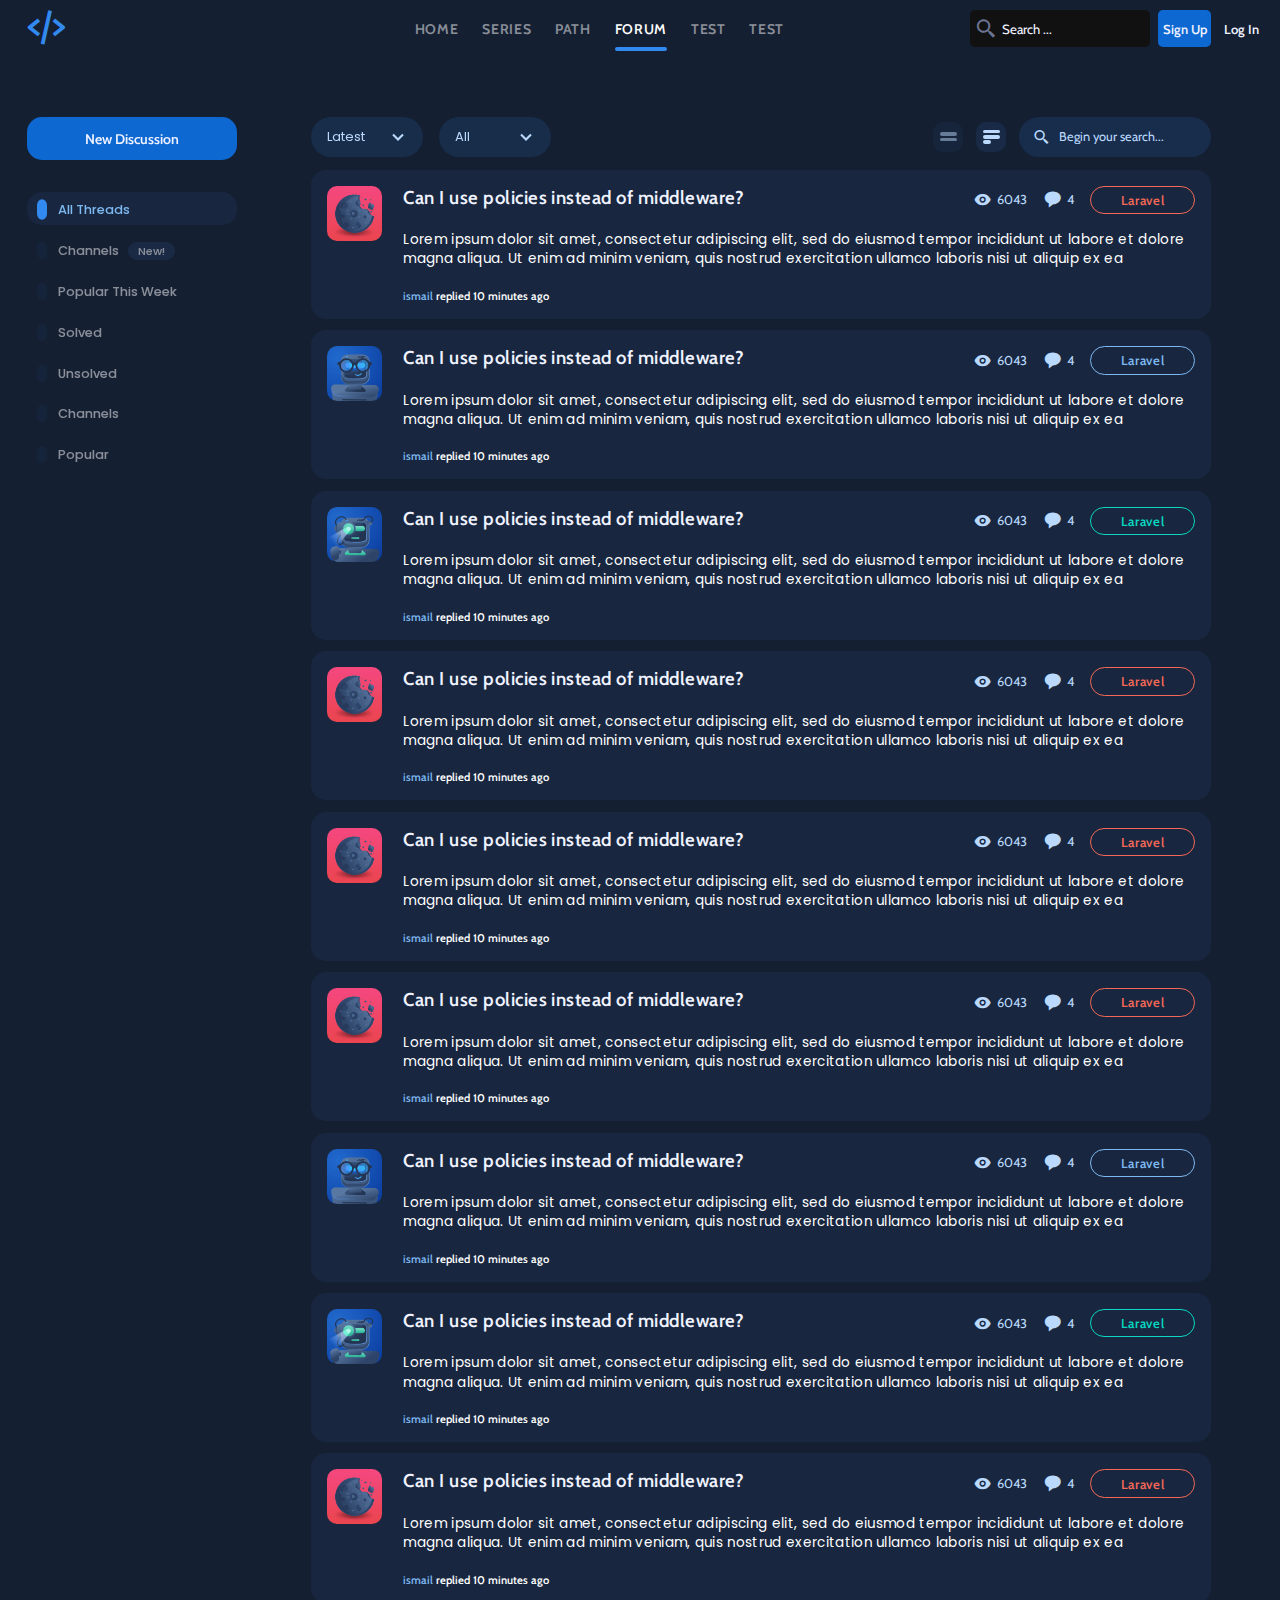
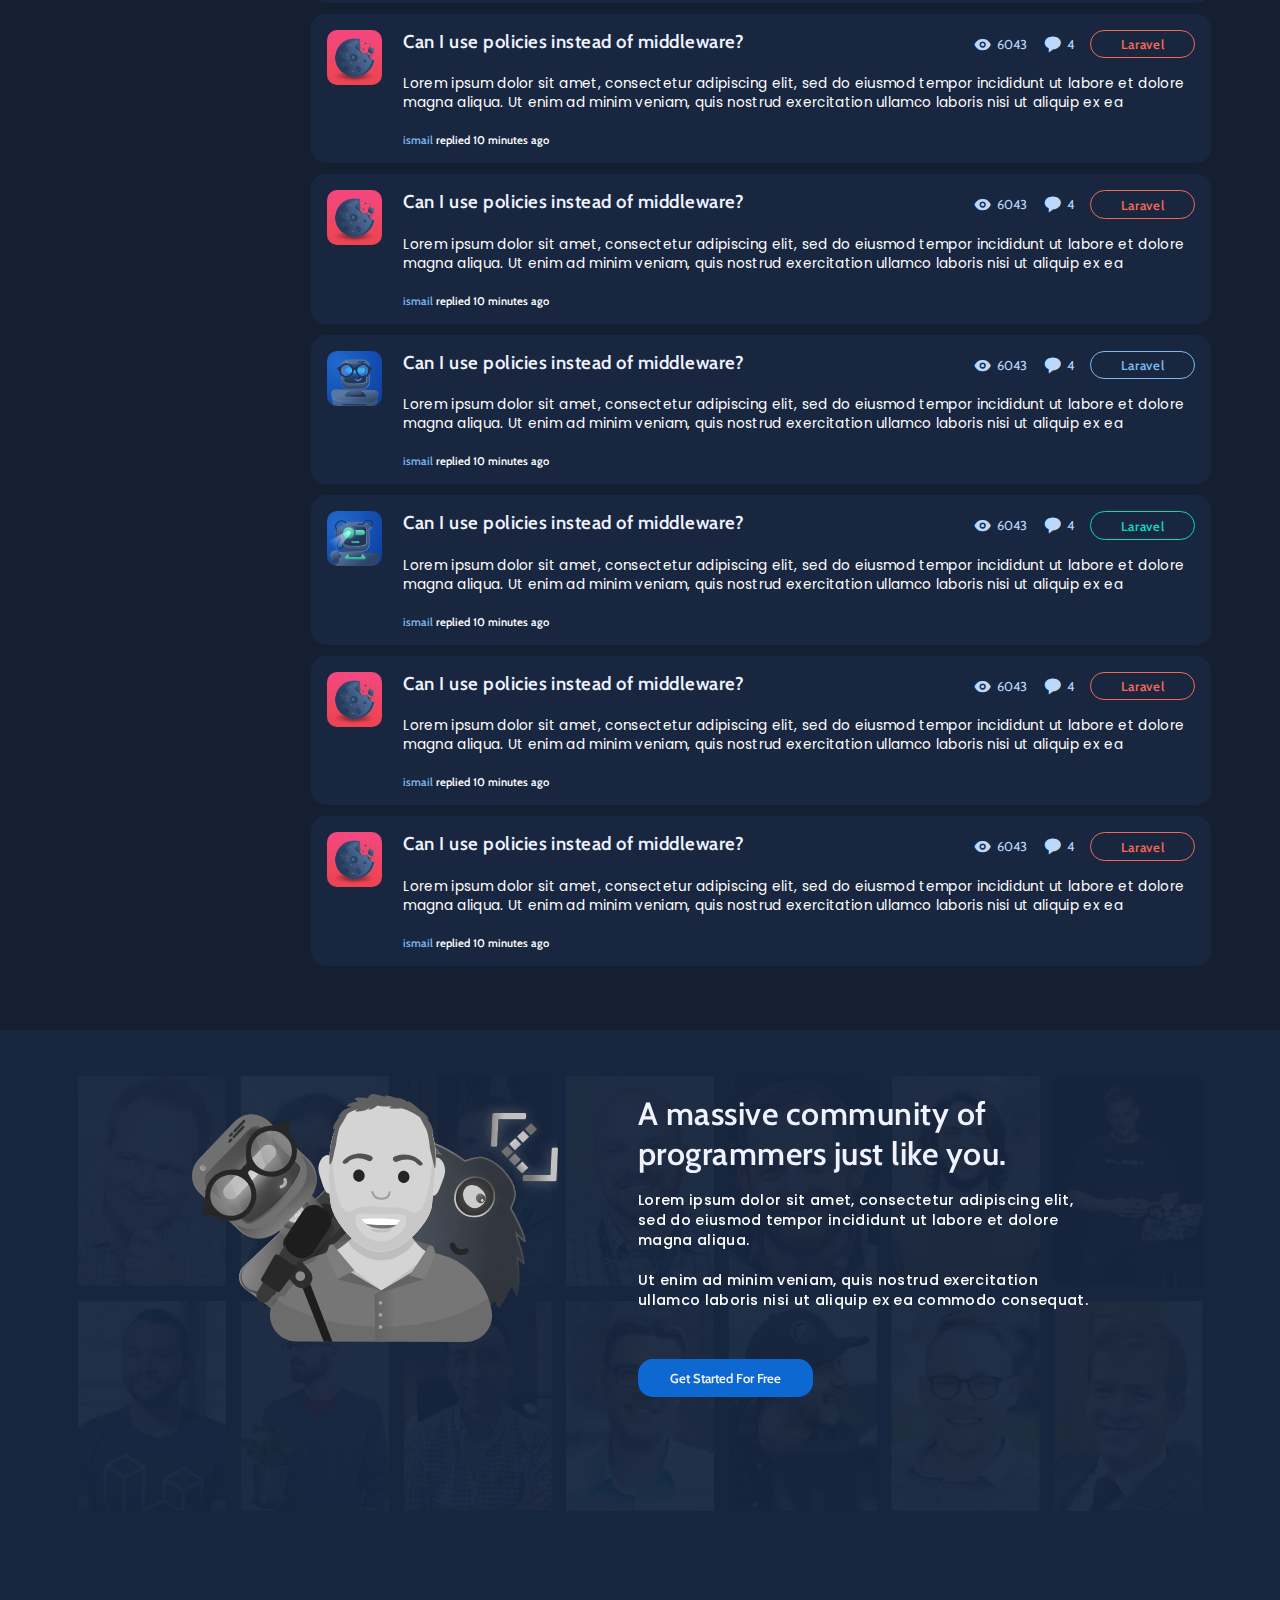
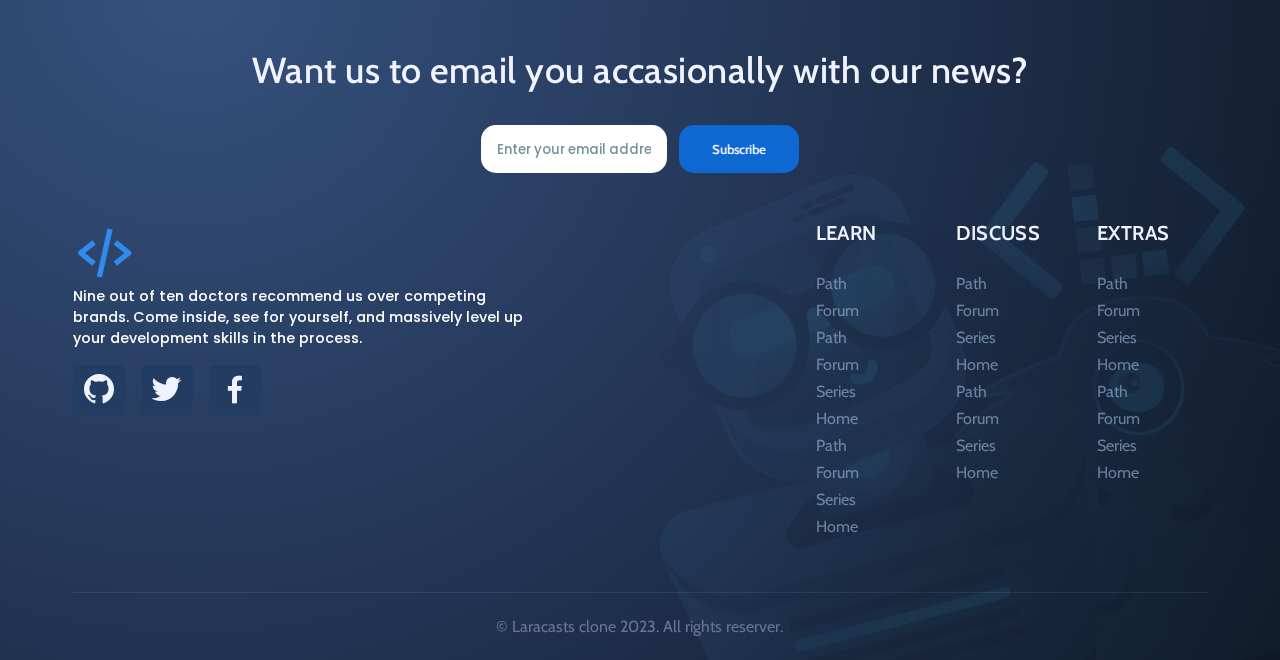
==== commit 1548612f: "fixing website performance" ====
--- a/forum.html
+++ b/forum.html
@@ -24,13 +24,13 @@
     <body>
         <!--==================== HEADER ====================-->
         <header class="header" id="header">
-            <a href="/" aria-label="home page" class="header__logo">
+            <a href="index.html" aria-label="home page" class="header__logo">
                 <i class="bx bx-code-alt"></i>
             </a>
             <nav class="nav">
                 <ul class="nav__link-list" id="nav__link-list">
                     <li class="nav__link-item">
-                        <a href="/">HOME</a>
+                        <a href="index.html">HOME</a>
                     </li>
 
                     <li class="nav__link-item ">
@@ -953,7 +953,7 @@
                                     </br></br>
                             Ut enim ad minim veniam, quis nostrud exercitation ullamco laboris nisi ut aliquip ex ea commodo consequat.
                         </p>
-                        <a href="/" class="ad-button button primary-button">
+                        <a href="index.html" class="ad-button button primary-button">
                             Get Started For Free
                         </a>
                     </div>
@@ -981,7 +981,7 @@
                 <div class="footer-content">
 
                     <div class="about-us">
-                        <a aria-label="home page" href="/" class="about-us-logo">
+                        <a aria-label="home page" href="index.html" class="about-us-logo">
                             <i class="bx bx-code-alt"></i>
                         </a>
                         <p class="about-us-desc">
@@ -1035,7 +1035,7 @@
                             </li>
 
                             <li class="footer-item">
-                                <a href="/">
+                                <a href="index.html">
                                     Home
                                 </a>
                             </li>
@@ -1058,7 +1058,7 @@
                             </li>
 
                             <li class="footer-item">
-                                <a href="/">
+                                <a href="index.html">
                                     Home
                                 </a>
                             </li>
@@ -1088,7 +1088,7 @@
                             </li>
 
                             <li class="footer-item">
-                                <a href="/">
+                                <a href="index.html">
                                     Home
                                 </a>
                             </li>
@@ -1111,7 +1111,7 @@
                             </li>
 
                             <li class="footer-item">
-                                <a href="/">
+                                <a href="index.html">
                                     Home
                                 </a>
                             </li>
@@ -1141,7 +1141,7 @@
                             </li>
 
                             <li class="footer-item">
-                                <a href="/">
+                                <a href="index.html">
                                     Home
                                 </a>
                             </li>
@@ -1164,7 +1164,7 @@
                             </li>
 
                             <li class="footer-item">
-                                <a href="/">
+                                <a href="index.html">
                                     Home
                                 </a>
                             </li>
@@ -1174,7 +1174,7 @@
 
 
                 <div class="copy-right">
-                    &copy; Laracasts 2023. All rights reserver.
+                    &copy; Laracasts clone 2023. All rights reserver.
                 </div>
             </div>
         </footer>
